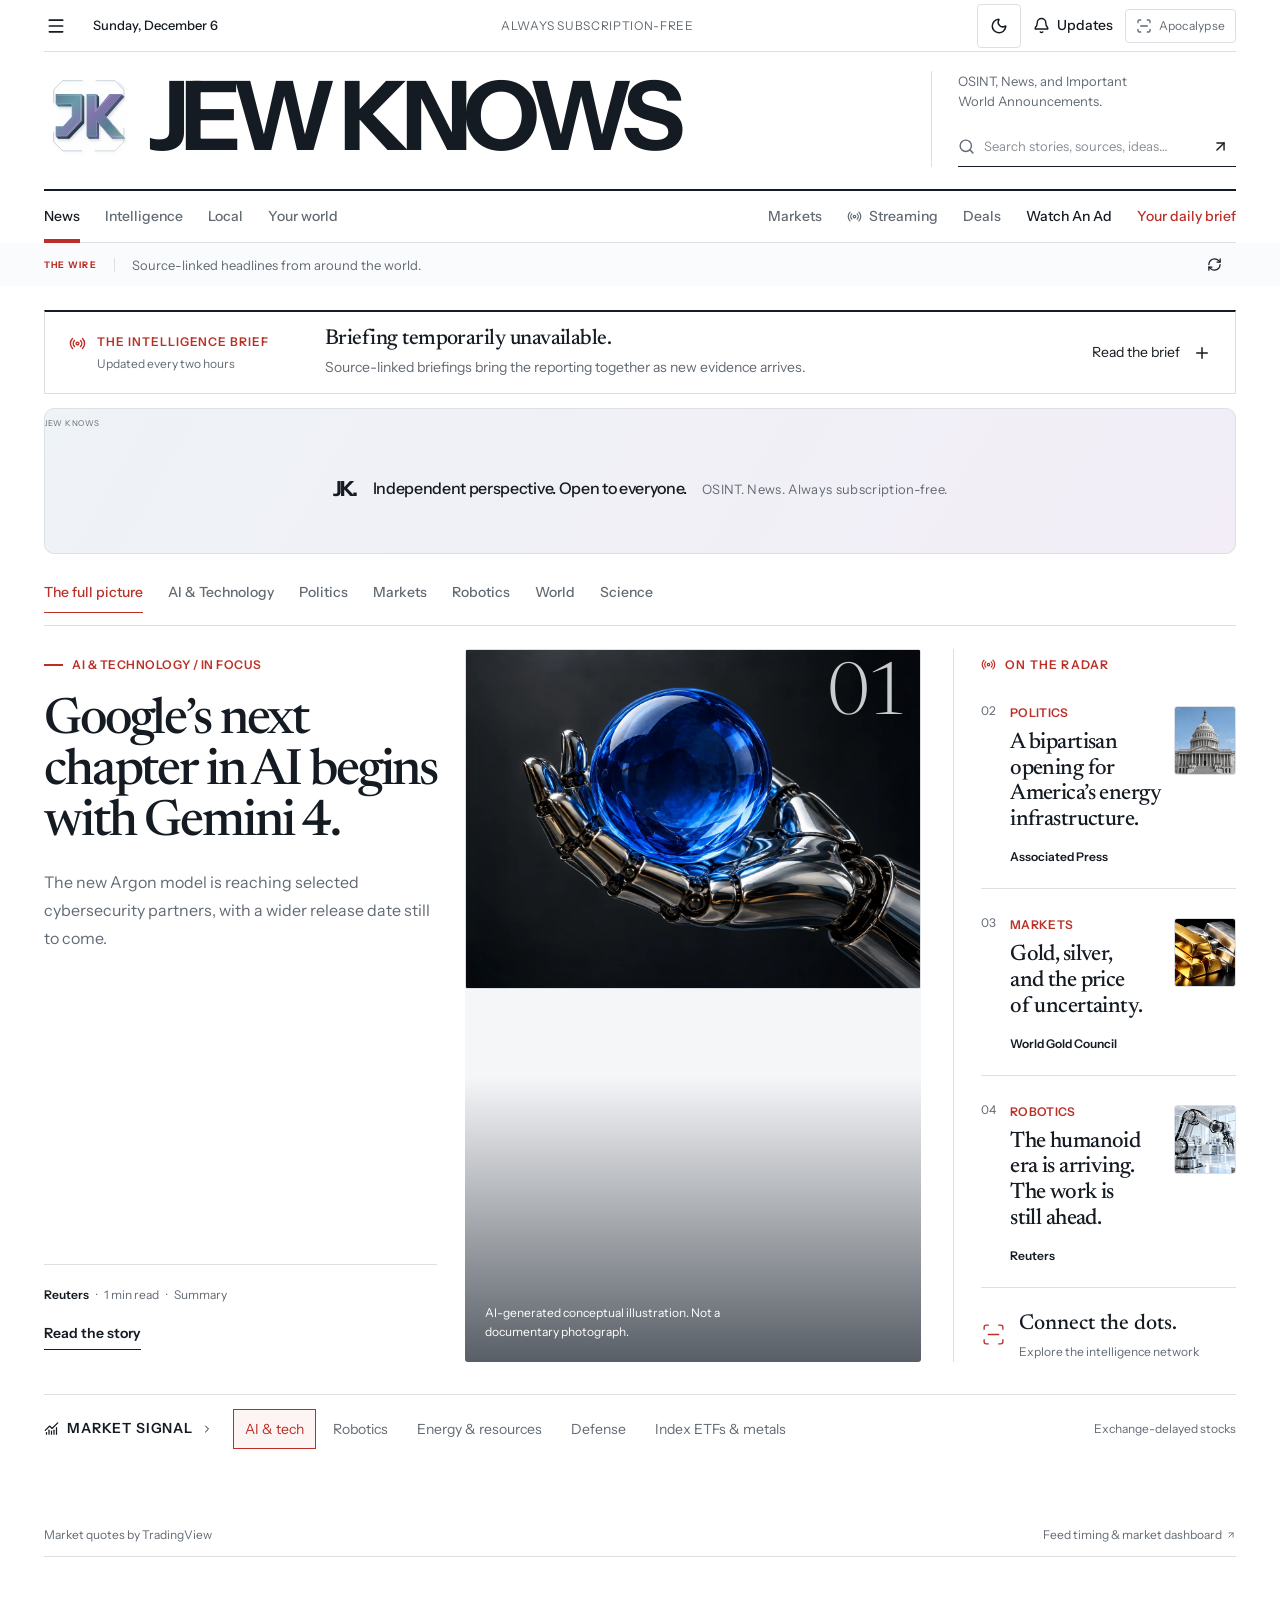
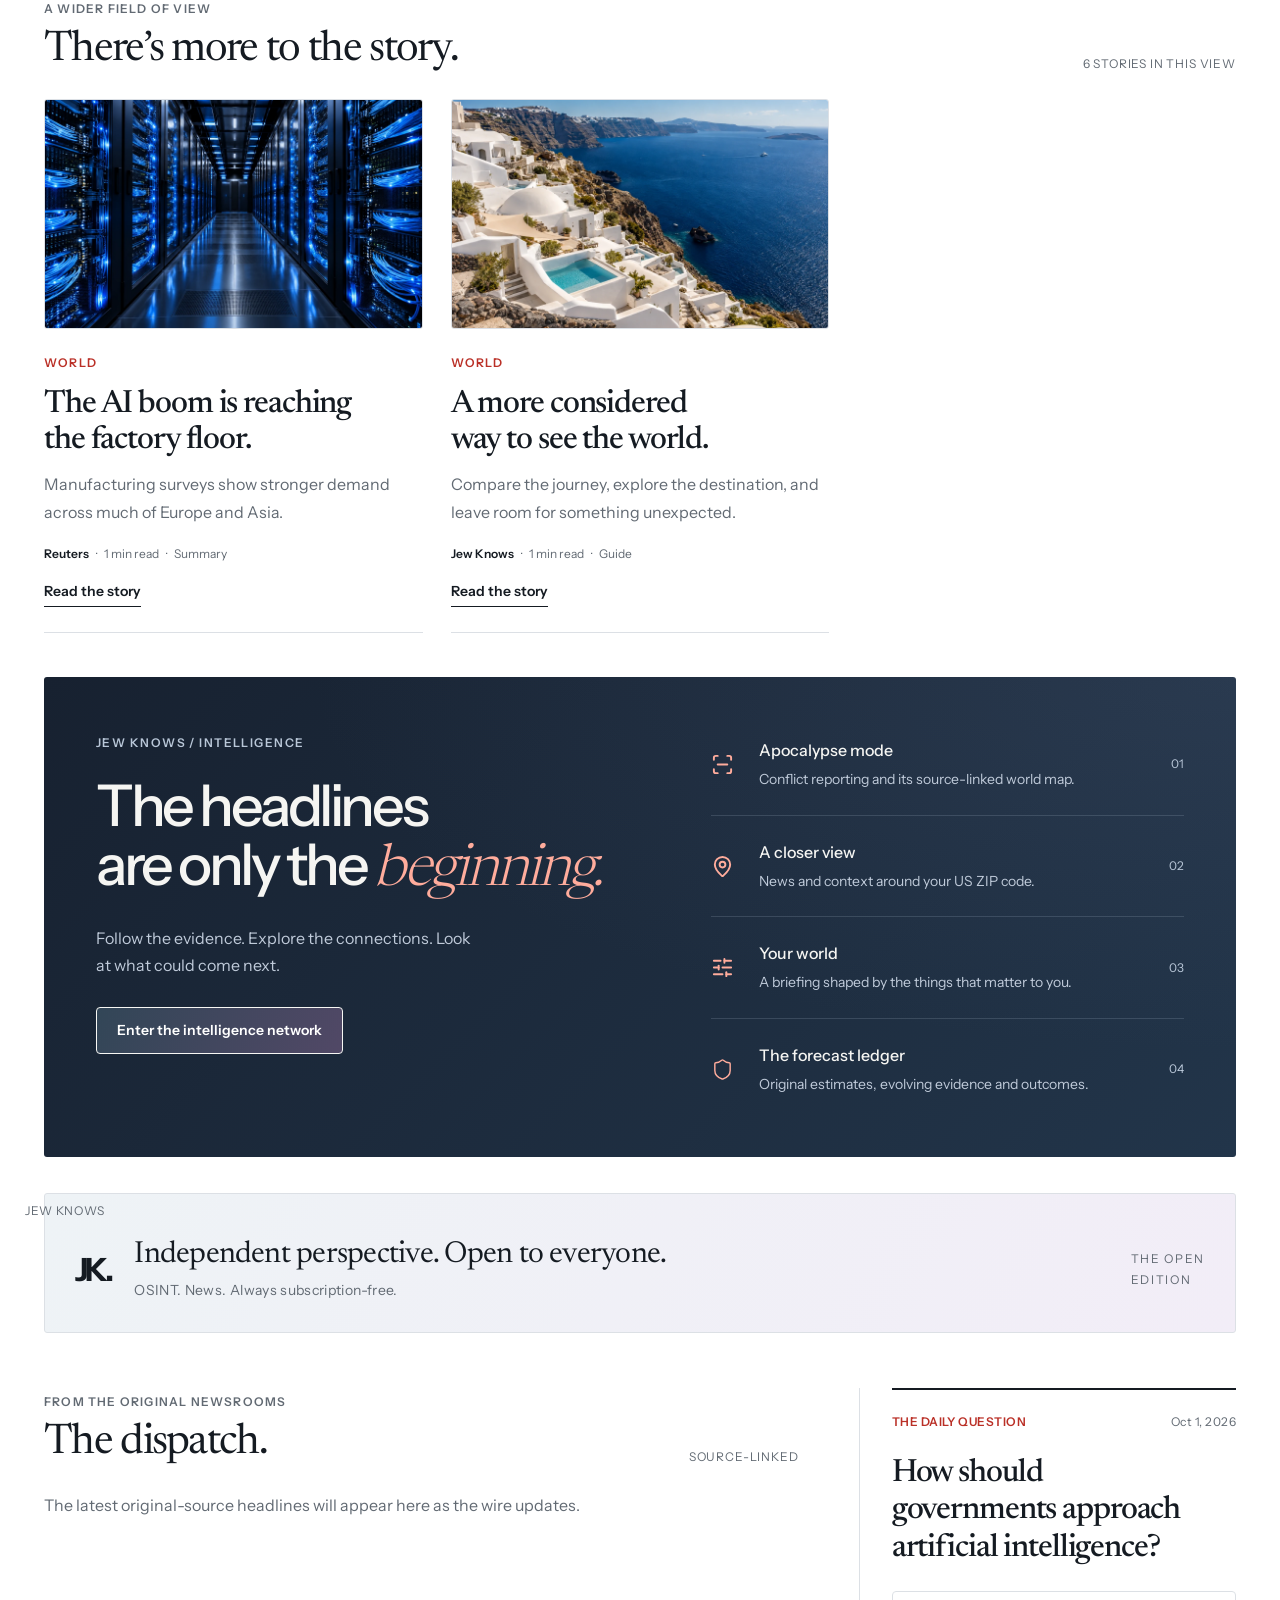
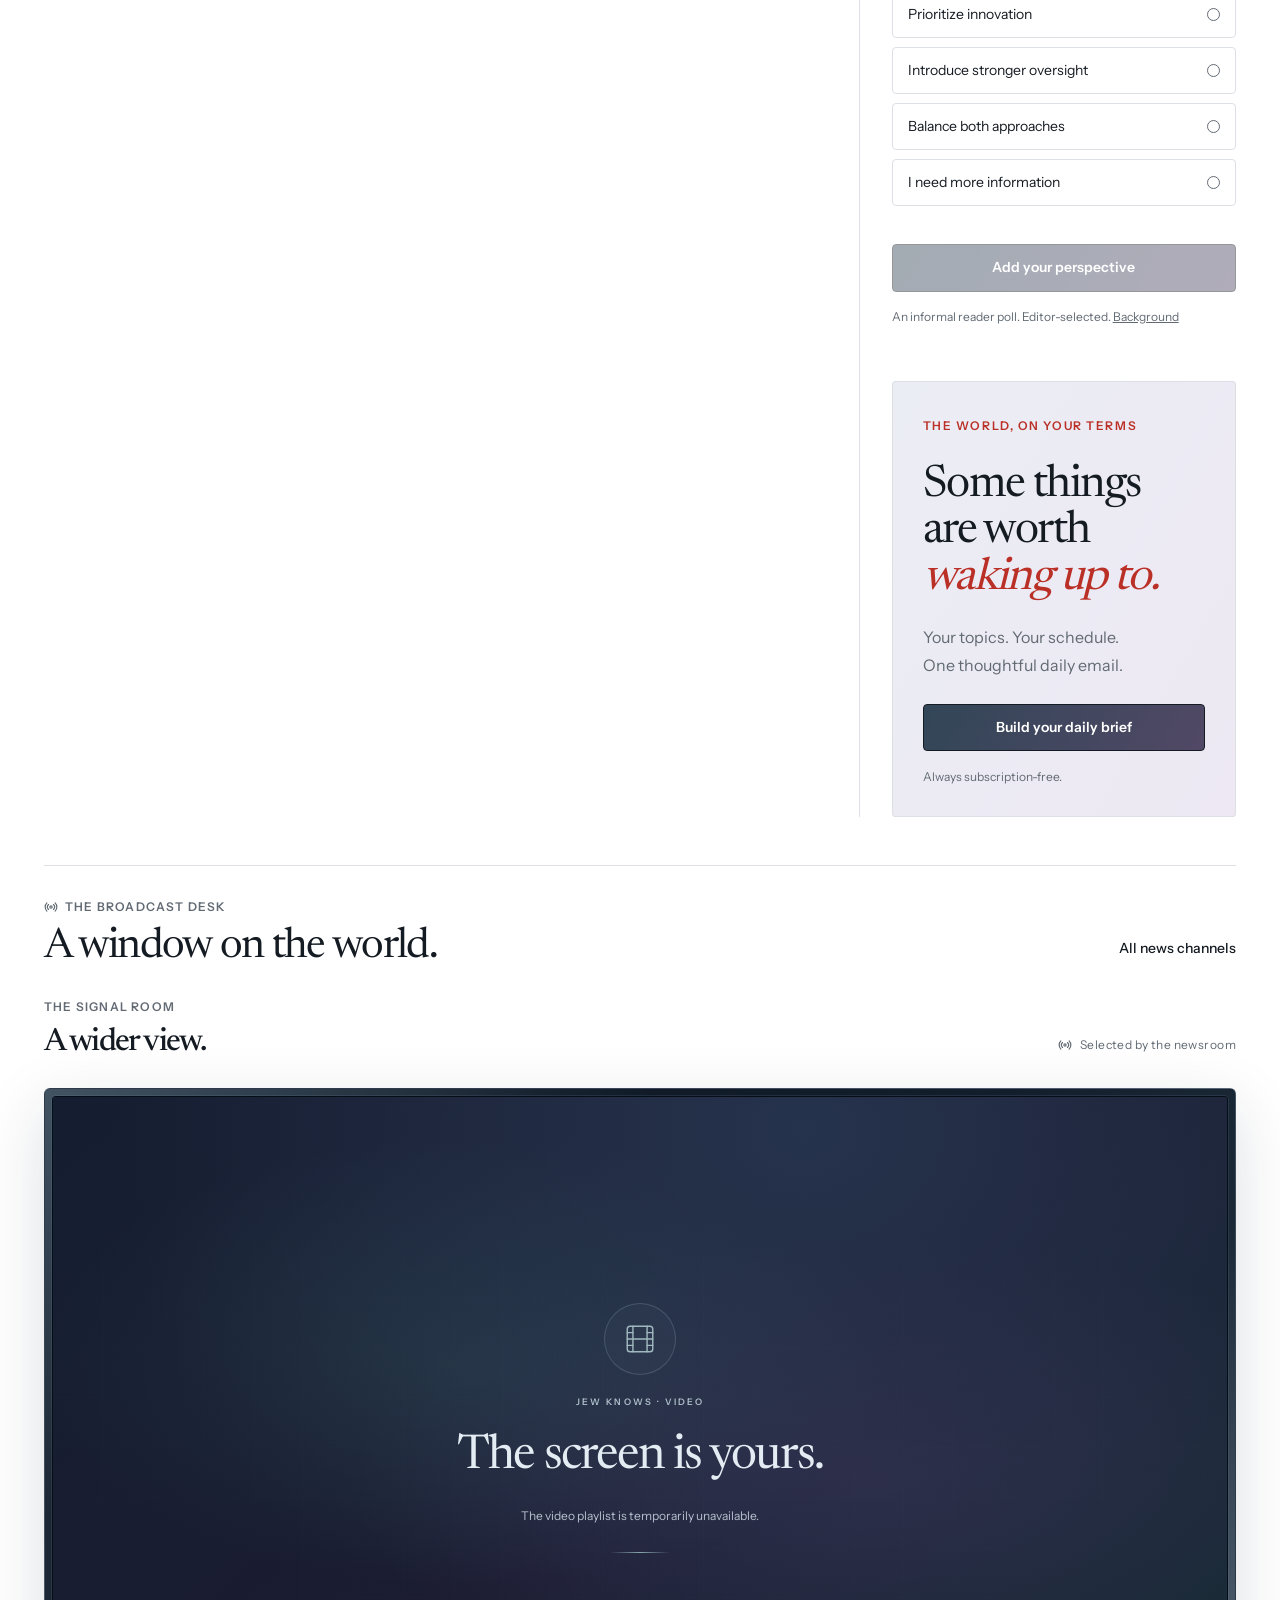
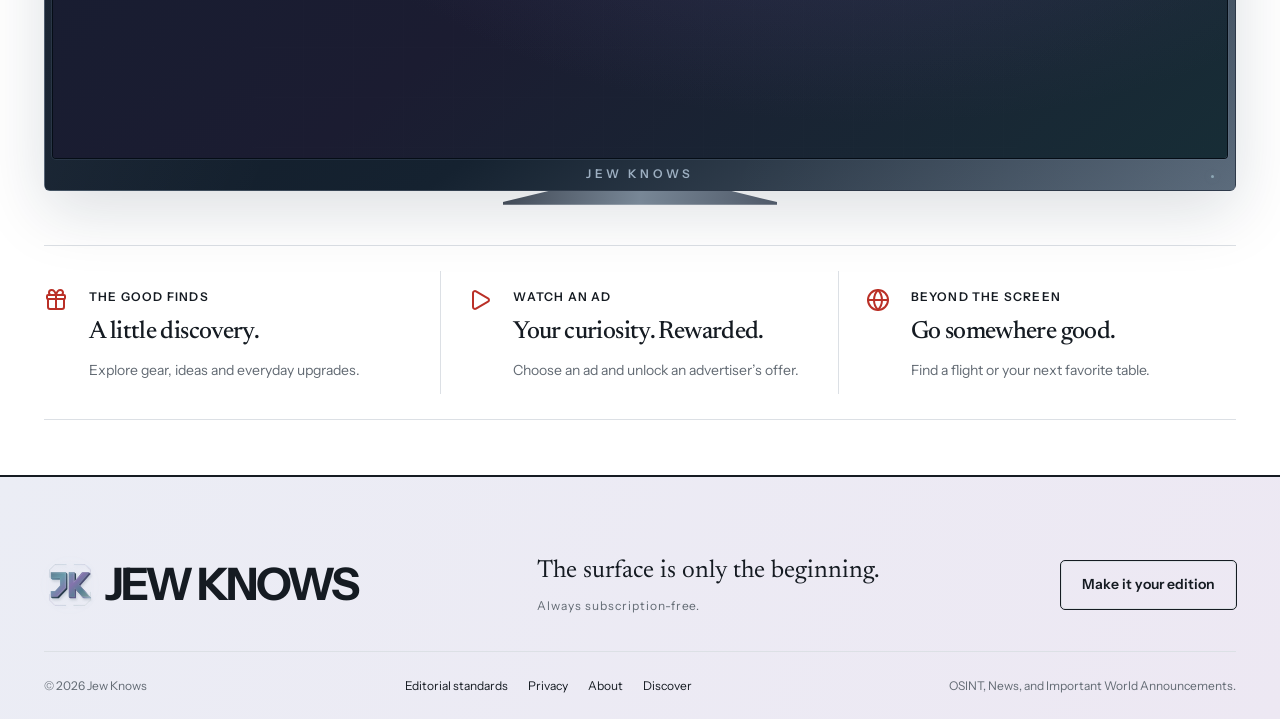
==== about/index.html @ 3670fac7 "Publish Jew Knows public reader" ====
<!doctype html>
<html lang="en" data-theme="light"><head><meta charset="UTF-8"/><meta name="viewport" content="width=device-width,initial-scale=1"/><title>Jew Knows — OSINT, News, and Important World Announcements.</title><meta name="description" content="Source-linked news, intelligence, streaming, and your personal daily brief. Always subscription-free."/><link rel="icon" href="/favicon.svg"/>  <script type="module" crossorigin src="/assets/index-vzU0tD-V.js"></script>
  <link rel="stylesheet" crossorigin href="/assets/index-RHDTqQqA.css">
</head><body><div id="root"></div></body></html>
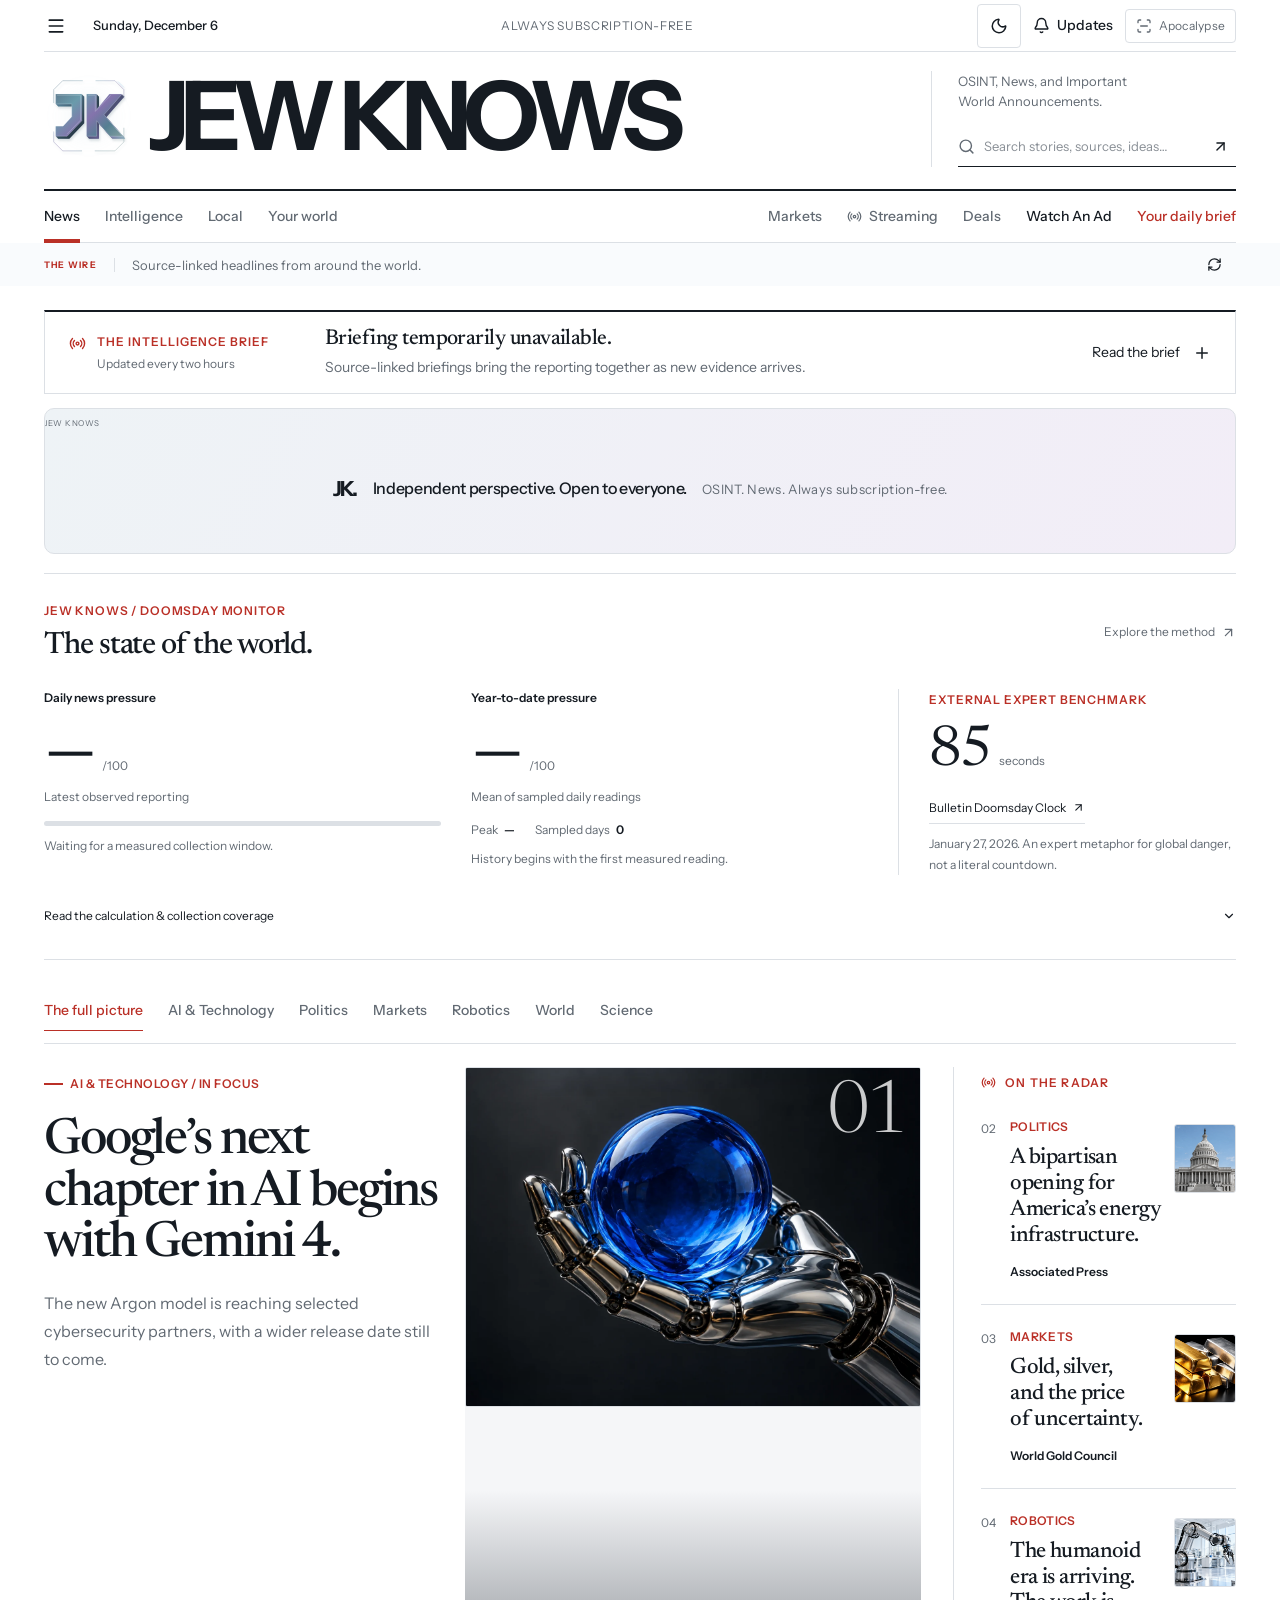
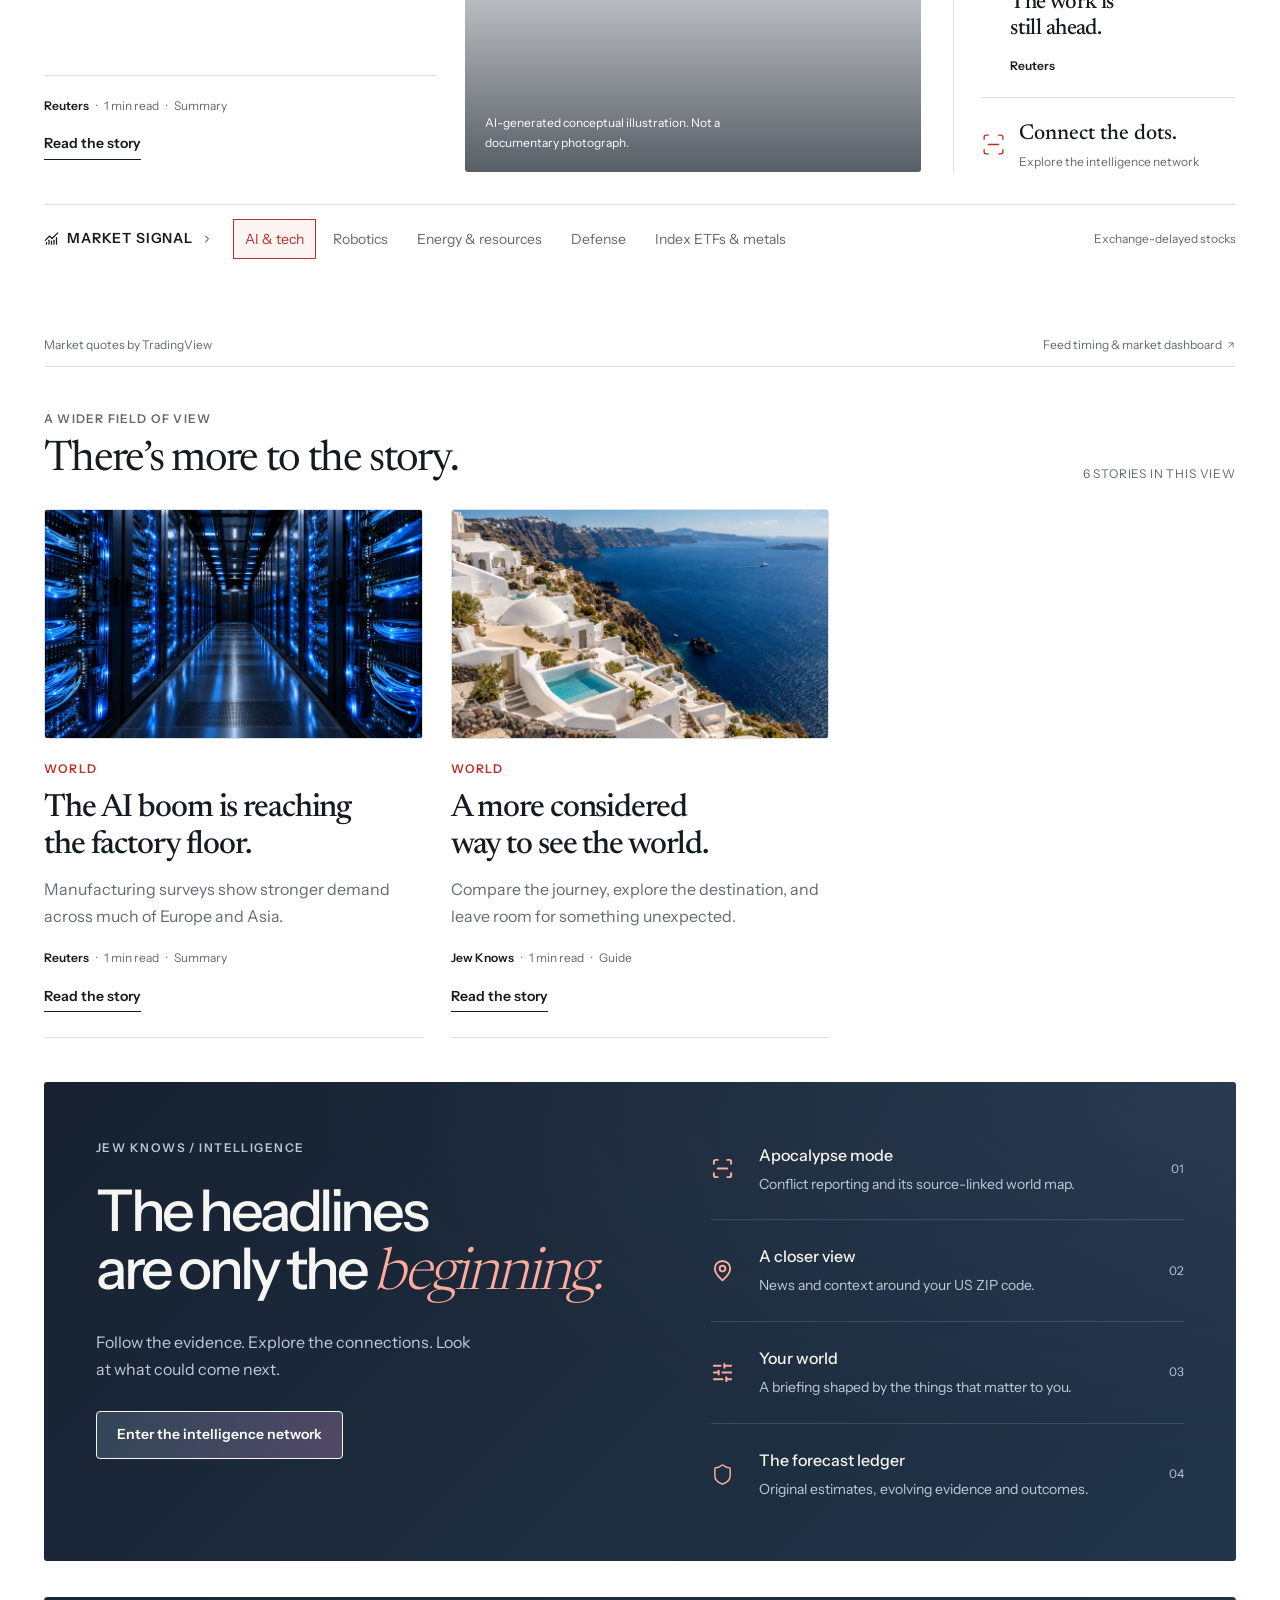
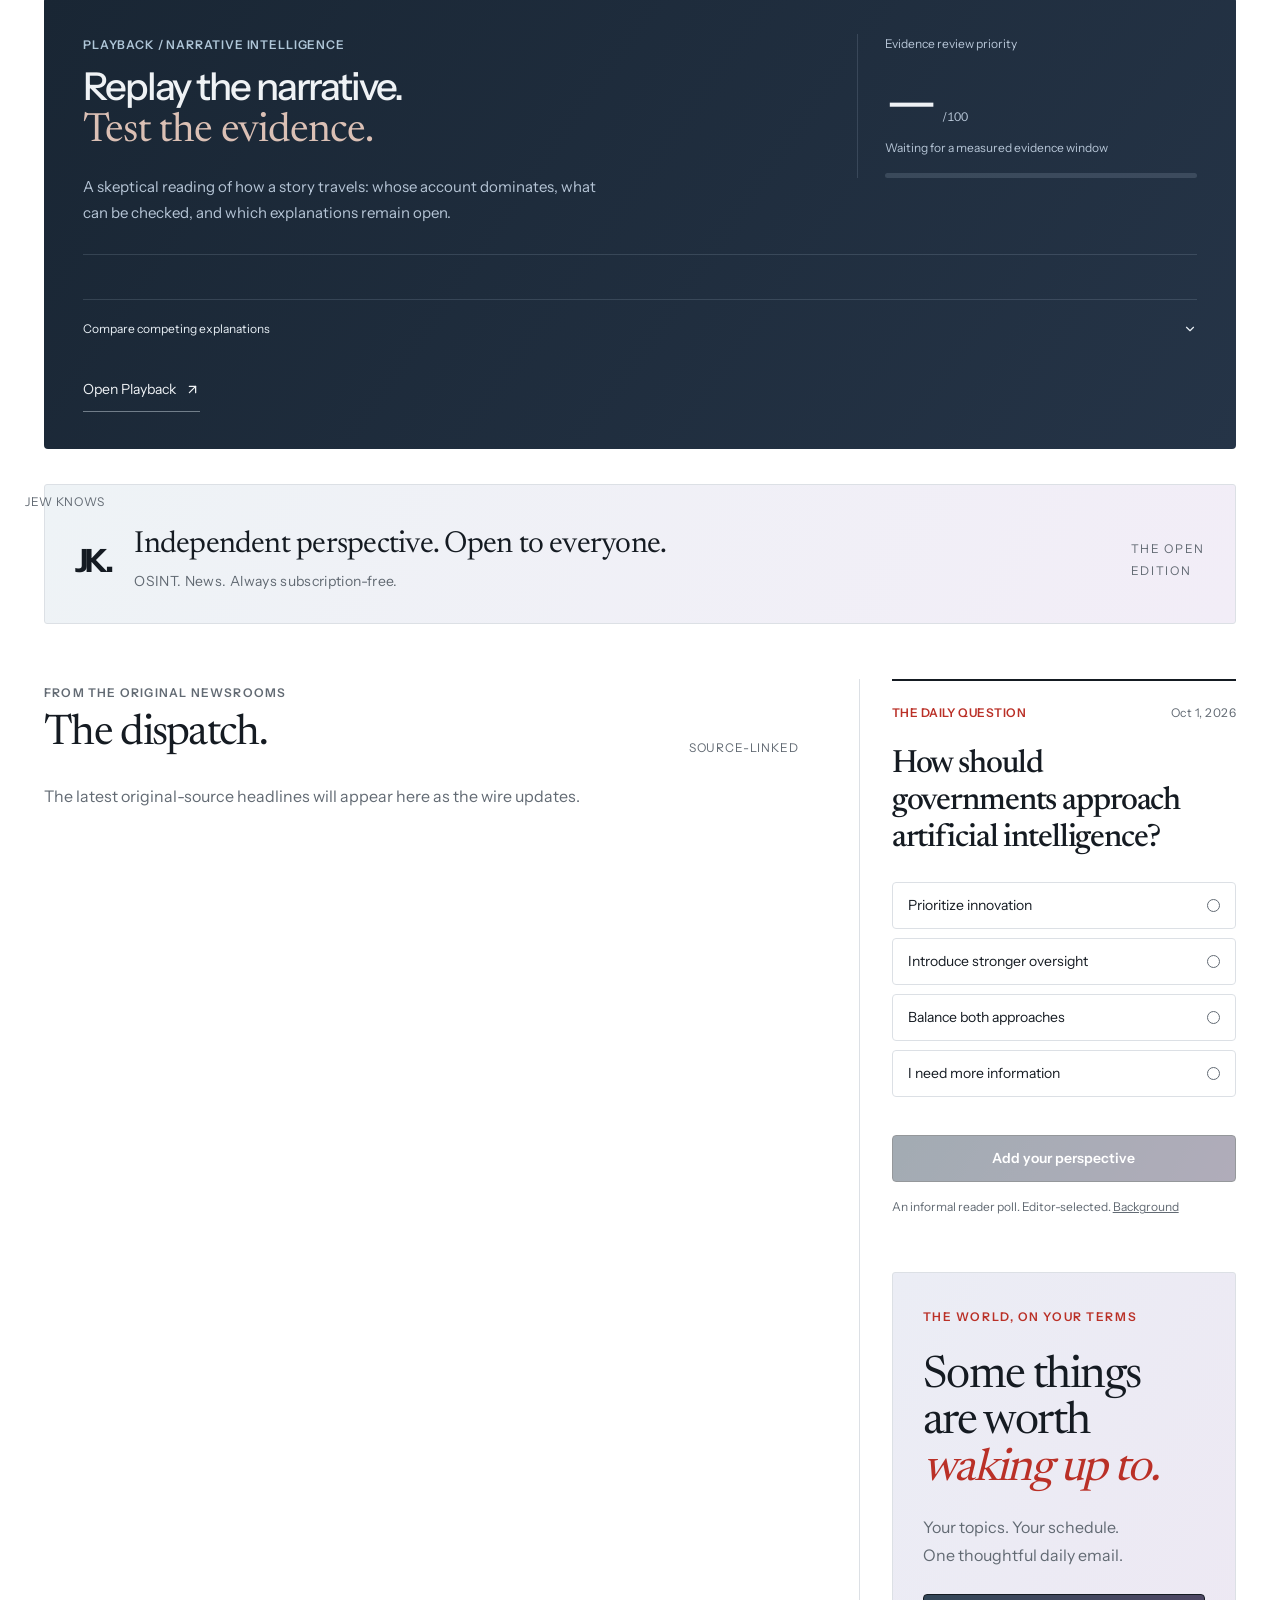
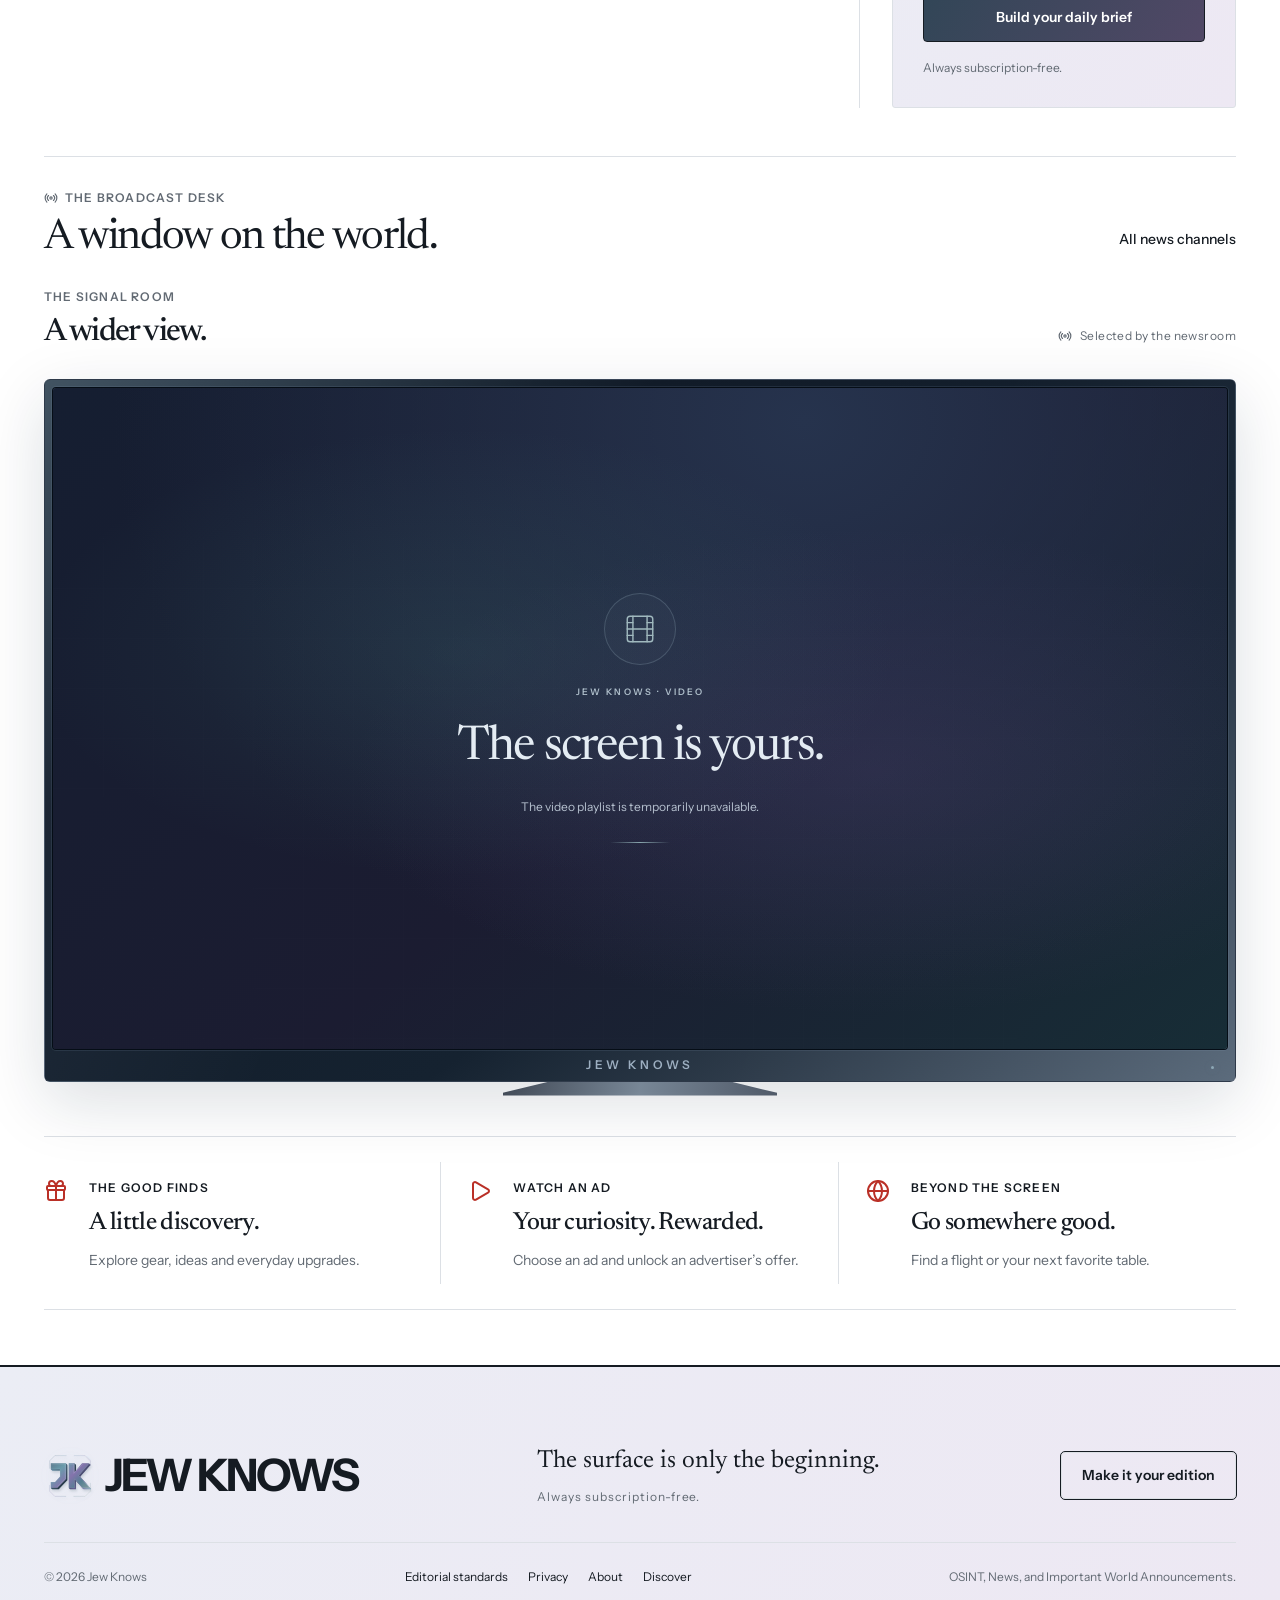
==== commit 4d31028b: "Publish Jew Knows public reader" ====
--- a/about/index.html
+++ b/about/index.html
@@ -1,4 +1,4 @@
 <!doctype html>
-<html lang="en" data-theme="light"><head><meta charset="UTF-8"/><meta name="viewport" content="width=device-width,initial-scale=1"/><title>Jew Knows — OSINT, News, and Important World Announcements.</title><meta name="description" content="Source-linked news, intelligence, streaming, and your personal daily brief. Always subscription-free."/><link rel="icon" href="/favicon.svg"/>  <script type="module" crossorigin src="/assets/index-vzU0tD-V.js"></script>
-  <link rel="stylesheet" crossorigin href="/assets/index-RHDTqQqA.css">
+<html lang="en" data-theme="light"><head><meta charset="UTF-8"/><meta name="viewport" content="width=device-width,initial-scale=1"/><title>Jew Knows — OSINT, News, and Important World Announcements.</title><meta name="description" content="Source-linked news, intelligence, streaming, and your personal daily brief. Always subscription-free."/><link rel="icon" href="/favicon.svg"/>  <script type="module" crossorigin src="/assets/index-BY7lym6n.js"></script>
+  <link rel="stylesheet" crossorigin href="/assets/index-CzXkkOPX.css">
 </head><body><div id="root"></div></body></html>
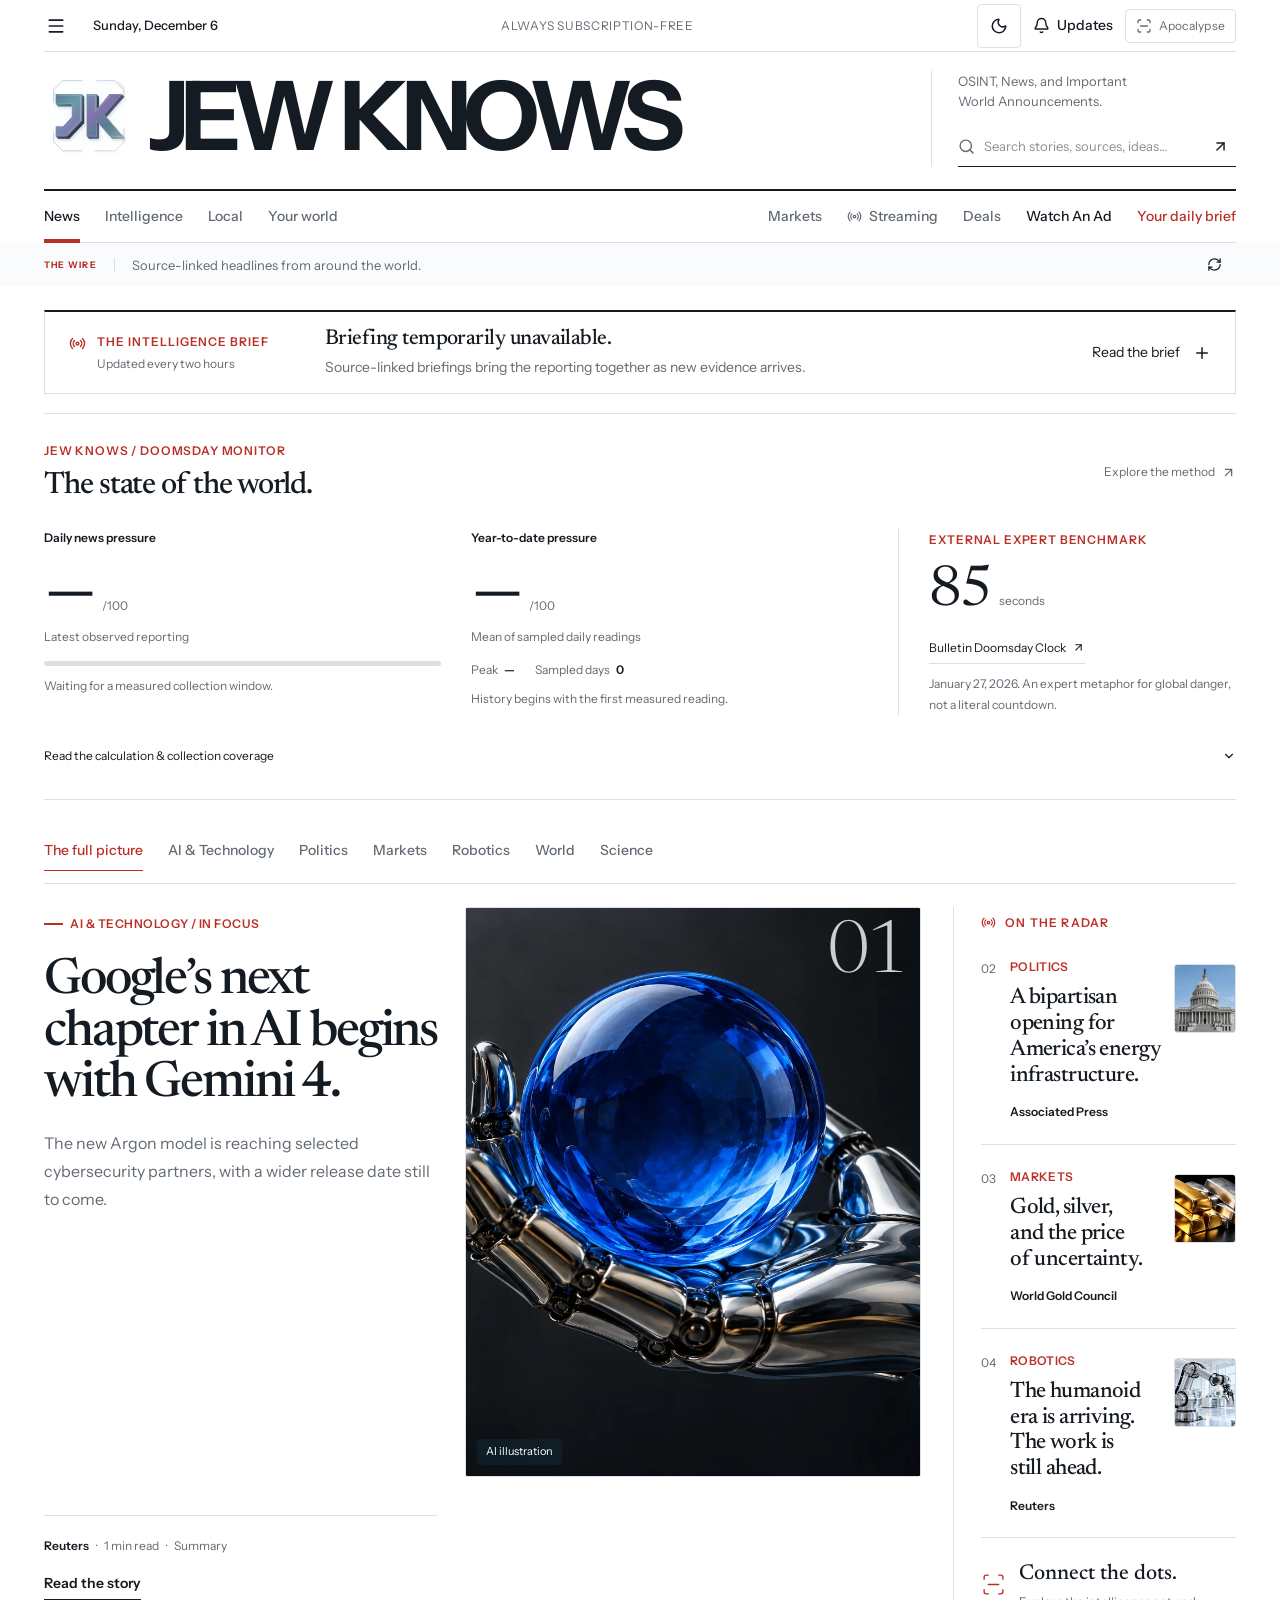
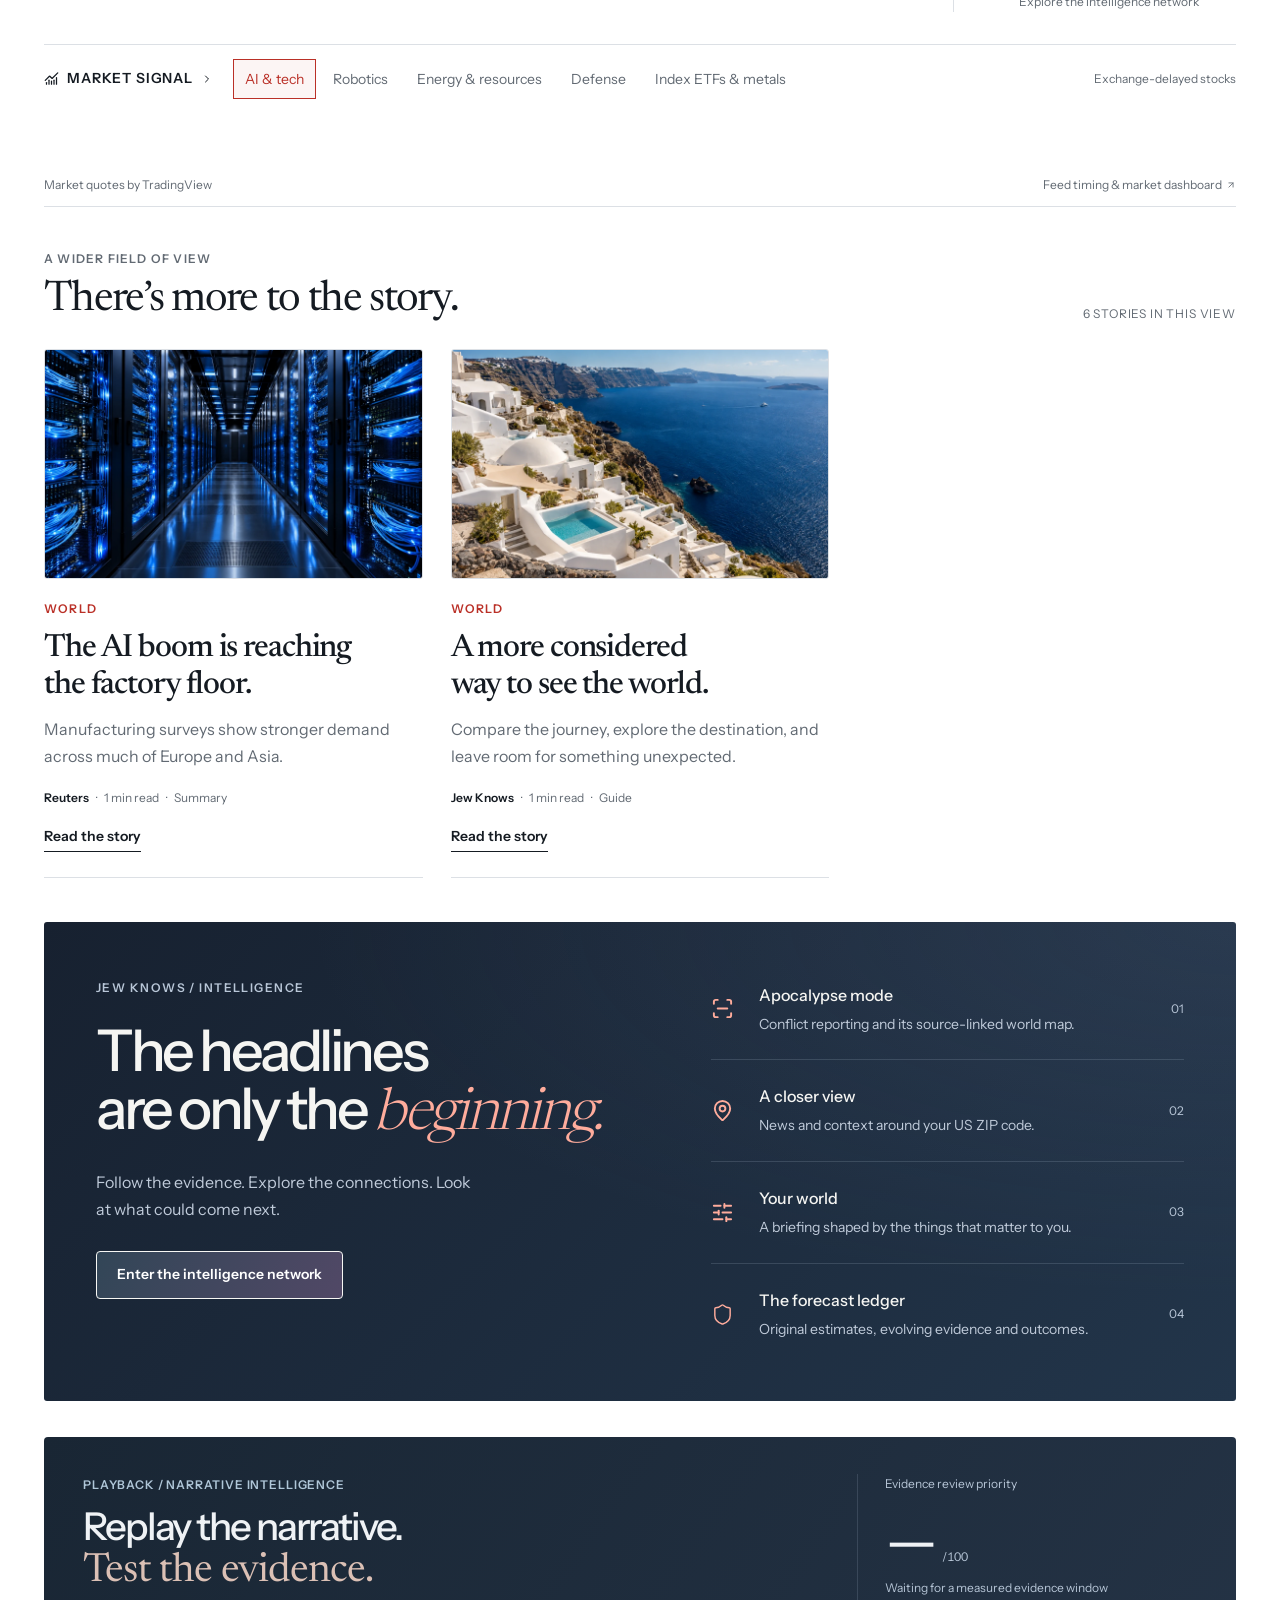
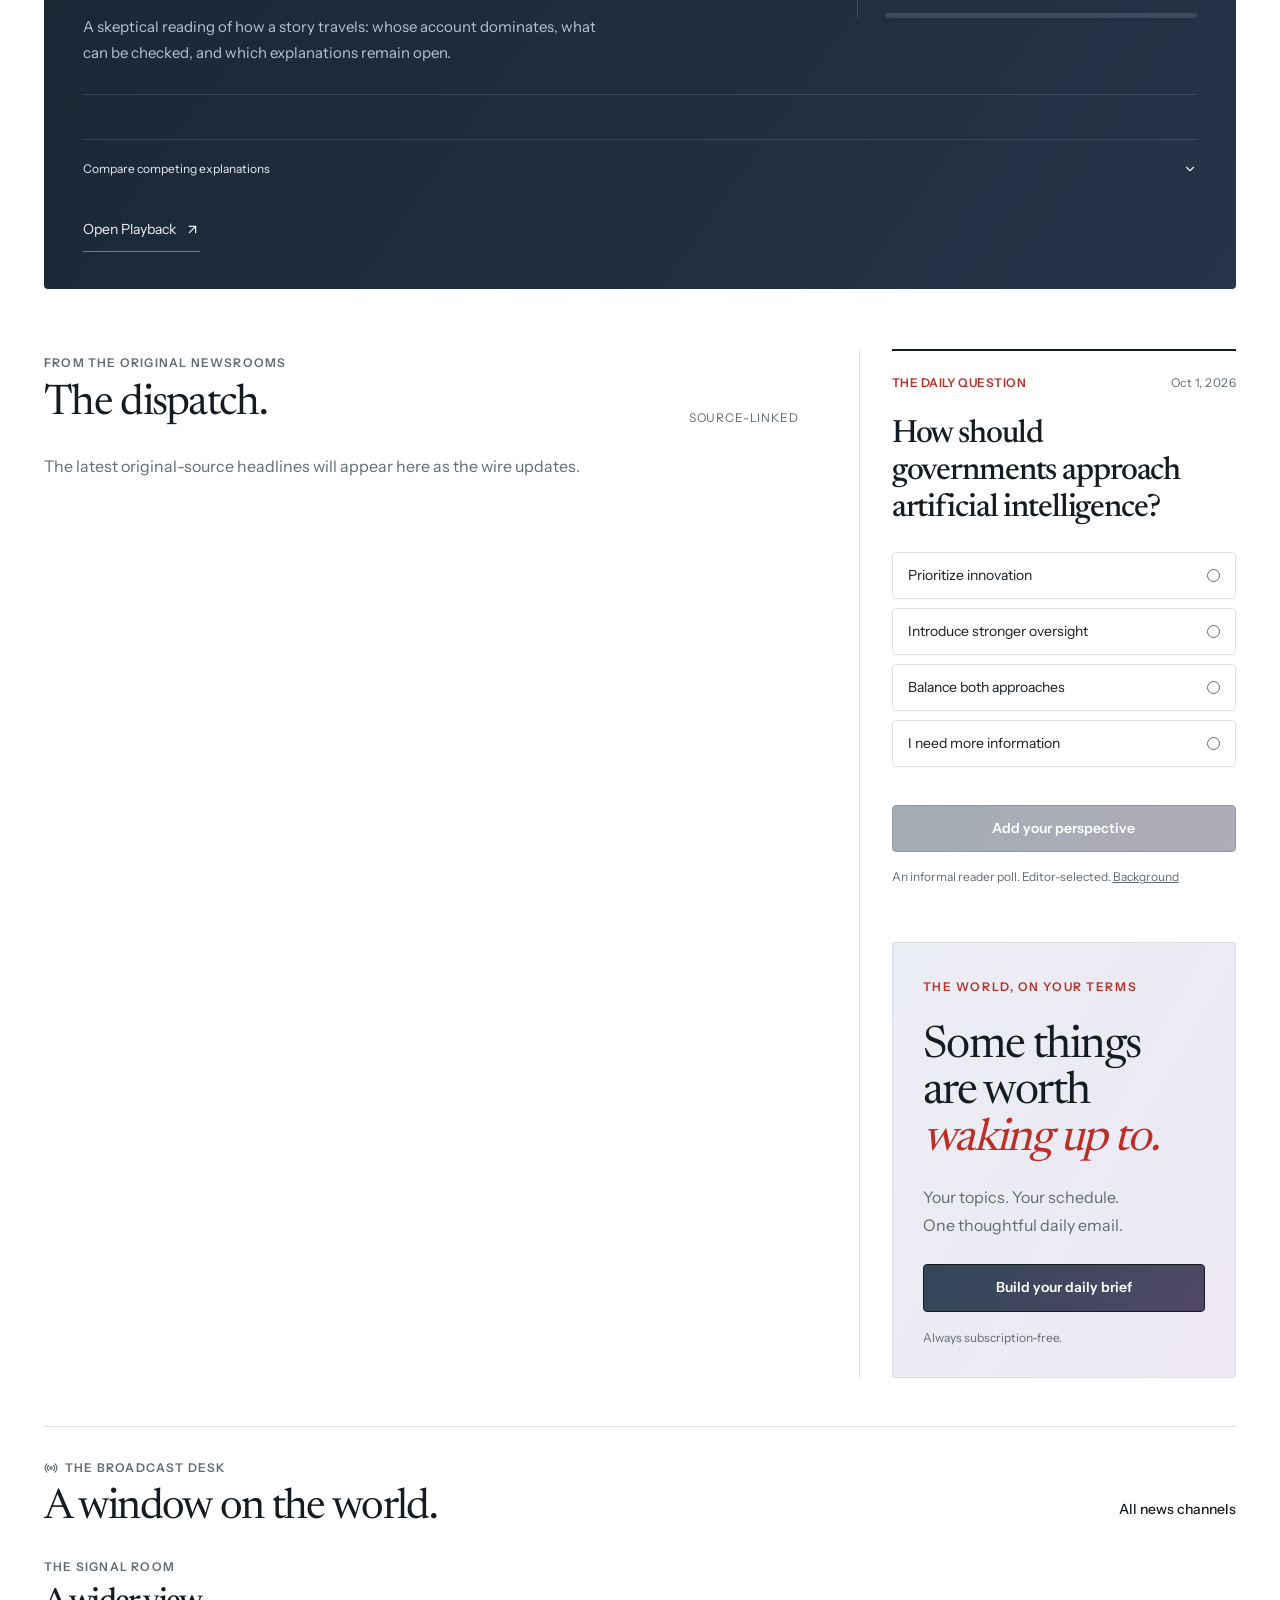
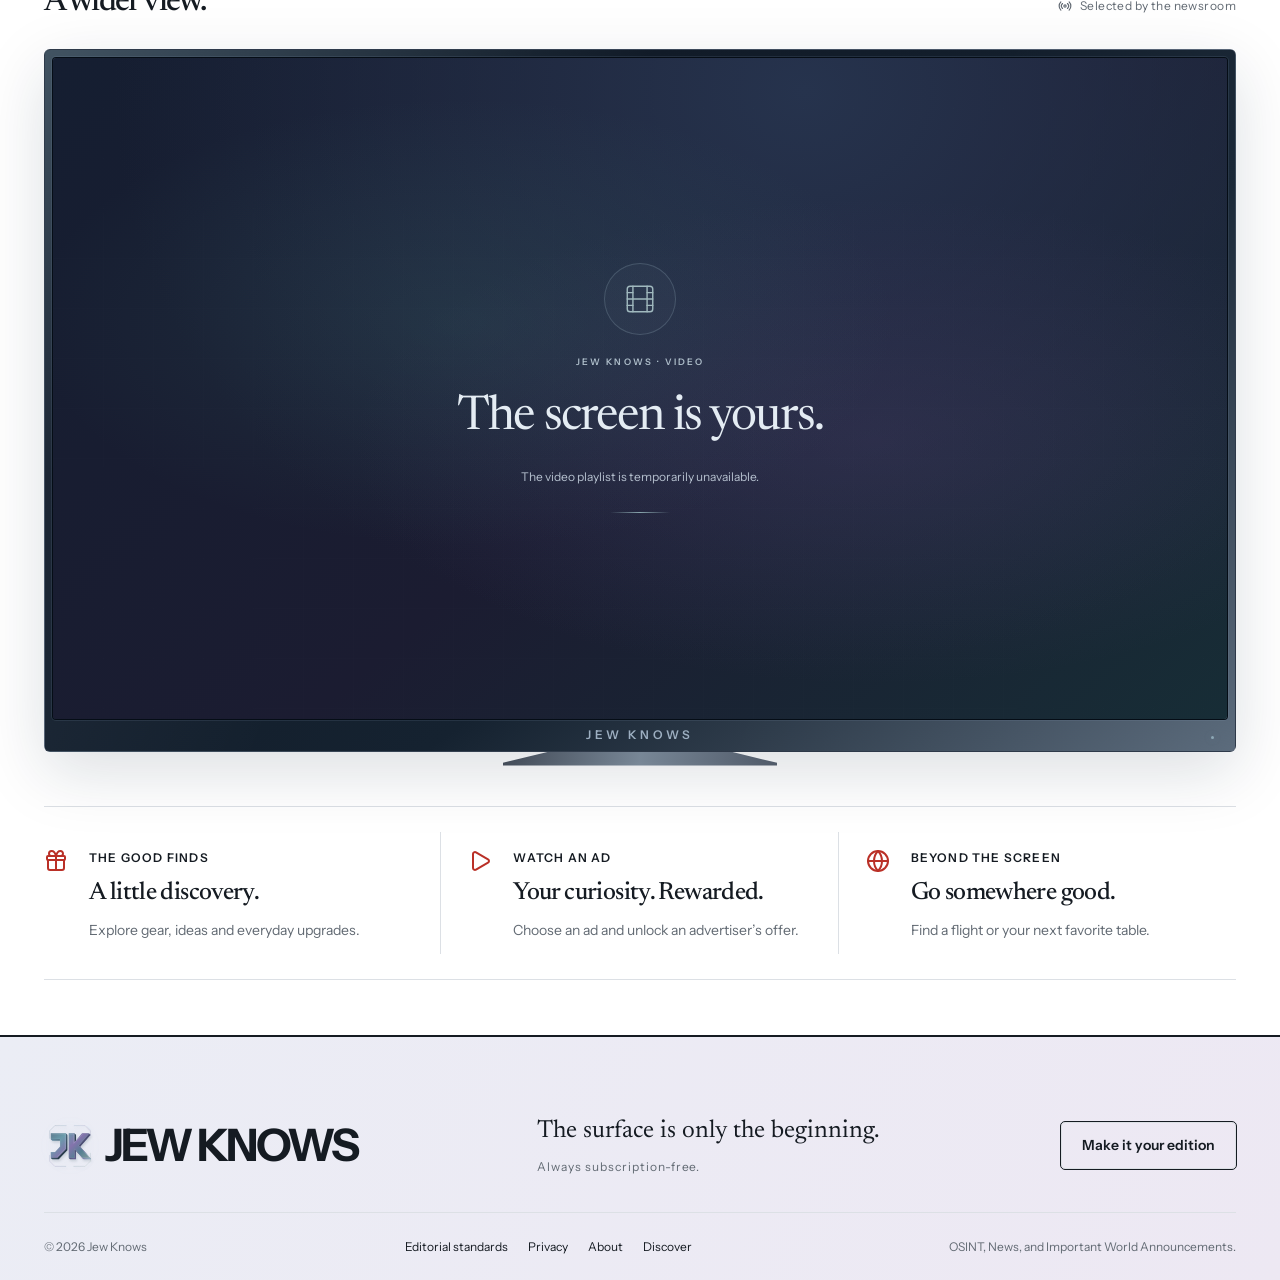
==== commit 10ceb225: "Publish Jew Knows public reader" ====
--- a/about/index.html
+++ b/about/index.html
@@ -1,4 +1,4 @@
 <!doctype html>
-<html lang="en" data-theme="light"><head><meta charset="UTF-8"/><meta name="viewport" content="width=device-width,initial-scale=1"/><title>Jew Knows — OSINT, News, and Important World Announcements.</title><meta name="description" content="Source-linked news, intelligence, streaming, and your personal daily brief. Always subscription-free."/><link rel="icon" href="/favicon.svg"/>  <script type="module" crossorigin src="/assets/index-BY7lym6n.js"></script>
-  <link rel="stylesheet" crossorigin href="/assets/index-CzXkkOPX.css">
+<html lang="en" data-theme="light"><head><meta charset="UTF-8"/><meta name="viewport" content="width=device-width,initial-scale=1"/><title>Jew Knows — OSINT, News, and Important World Announcements.</title><meta name="description" content="Source-linked news, intelligence, streaming, and your personal daily brief. Always subscription-free."/><link rel="icon" href="/favicon.svg"/>  <script type="module" crossorigin src="/assets/index-Cw6RdRWH.js"></script>
+  <link rel="stylesheet" crossorigin href="/assets/index-BEMKJ-st.css">
 </head><body><div id="root"></div></body></html>
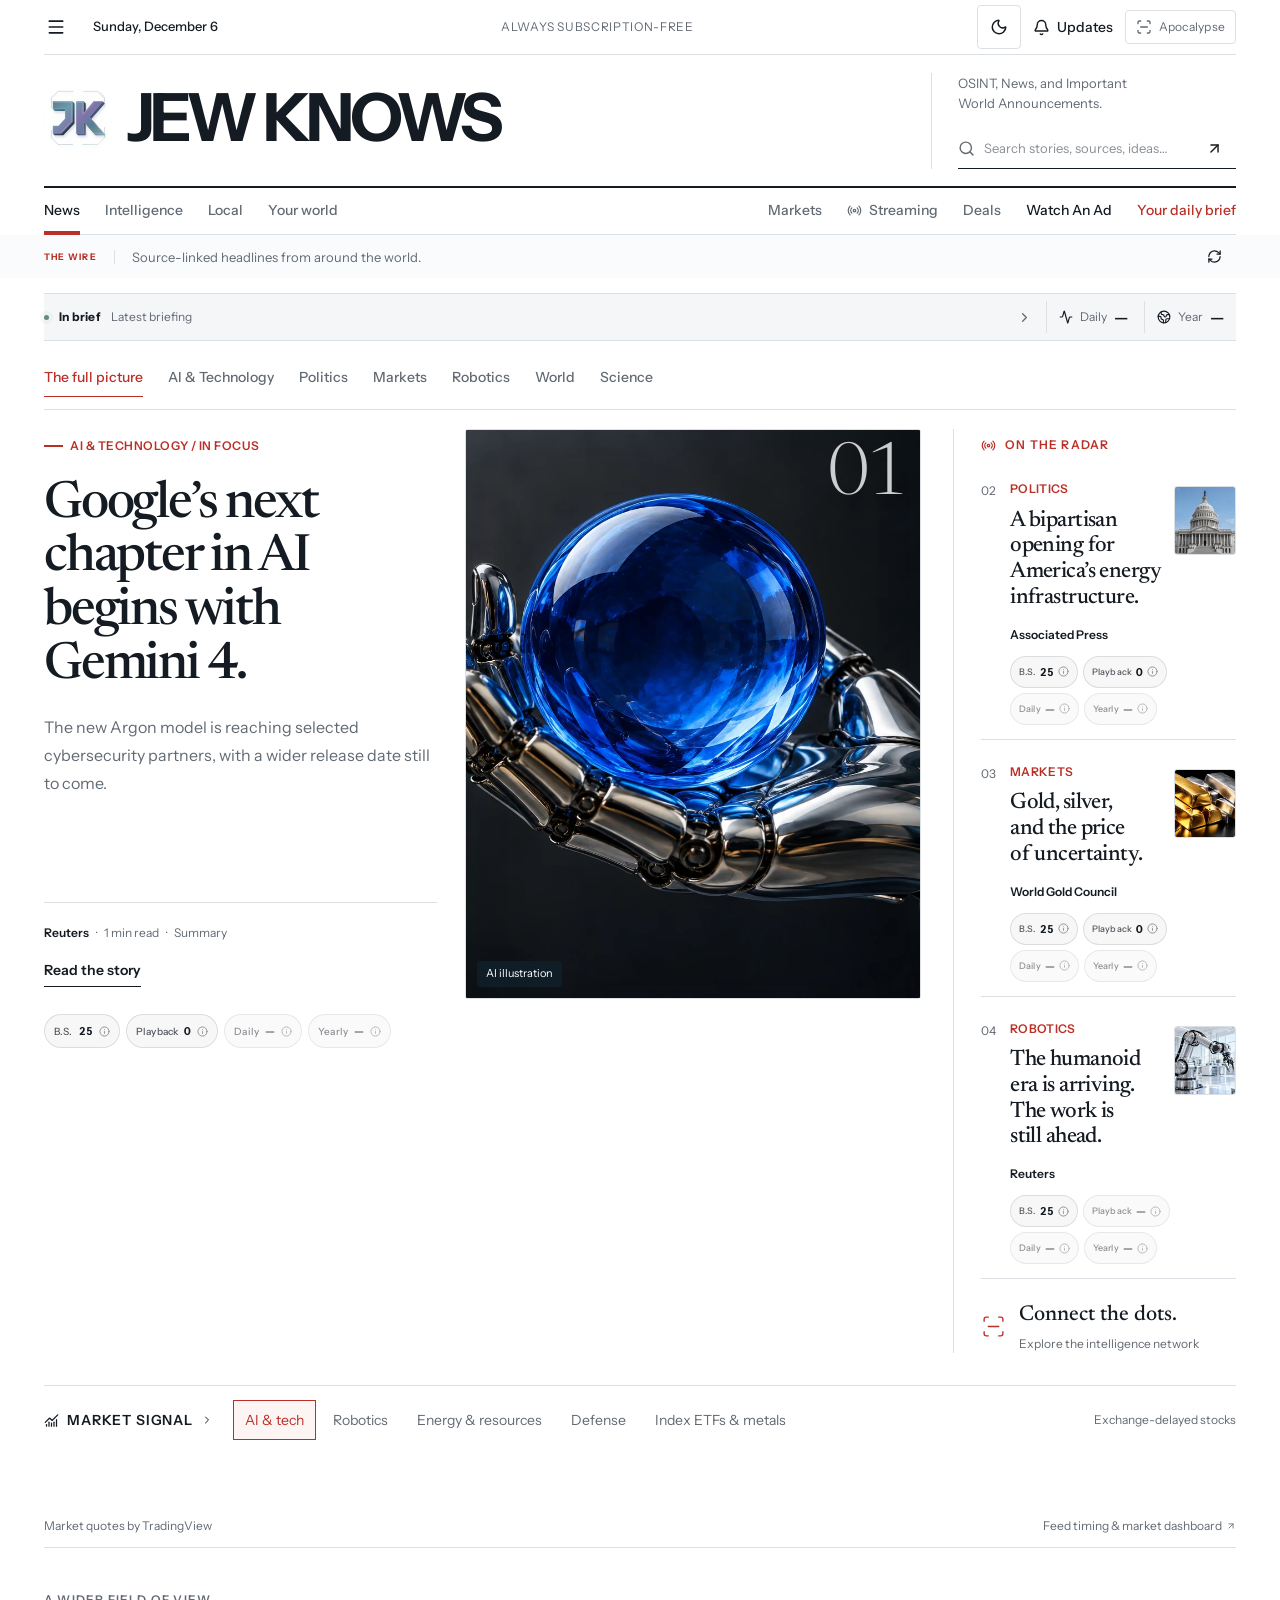
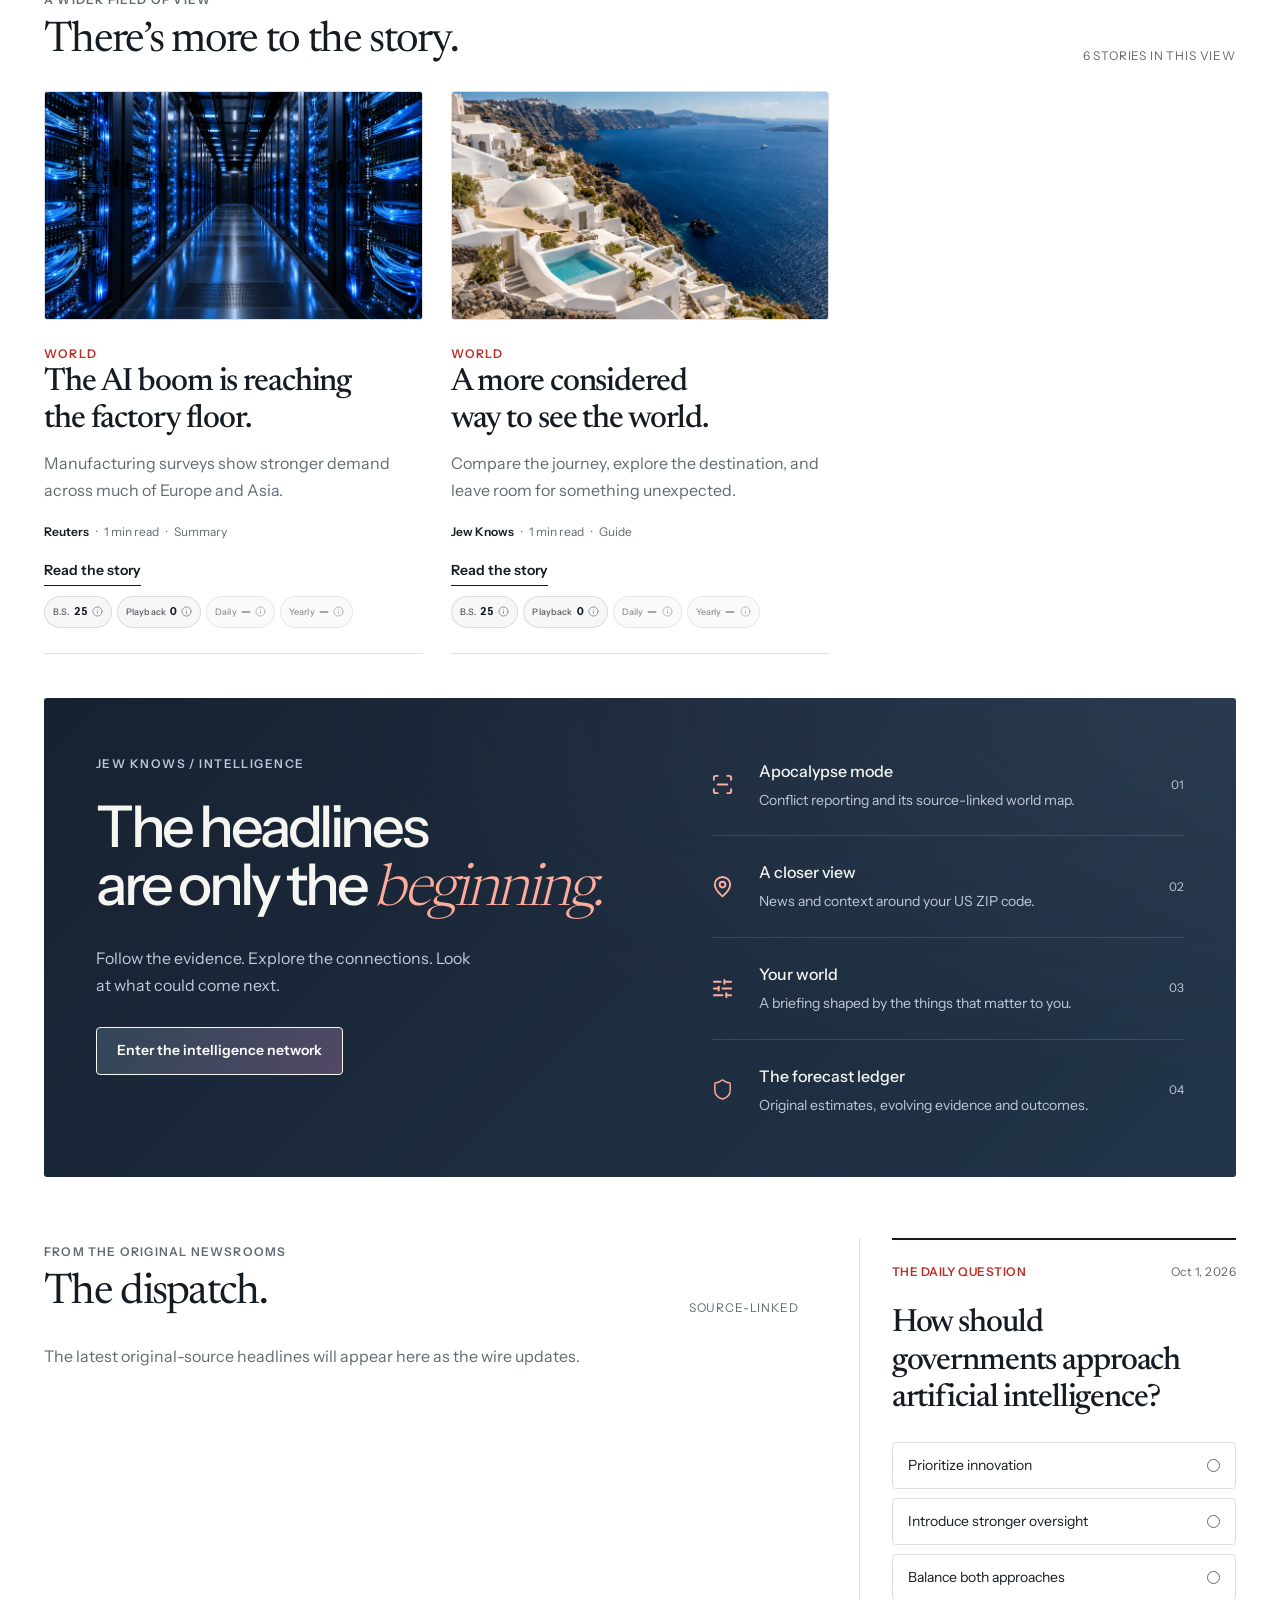
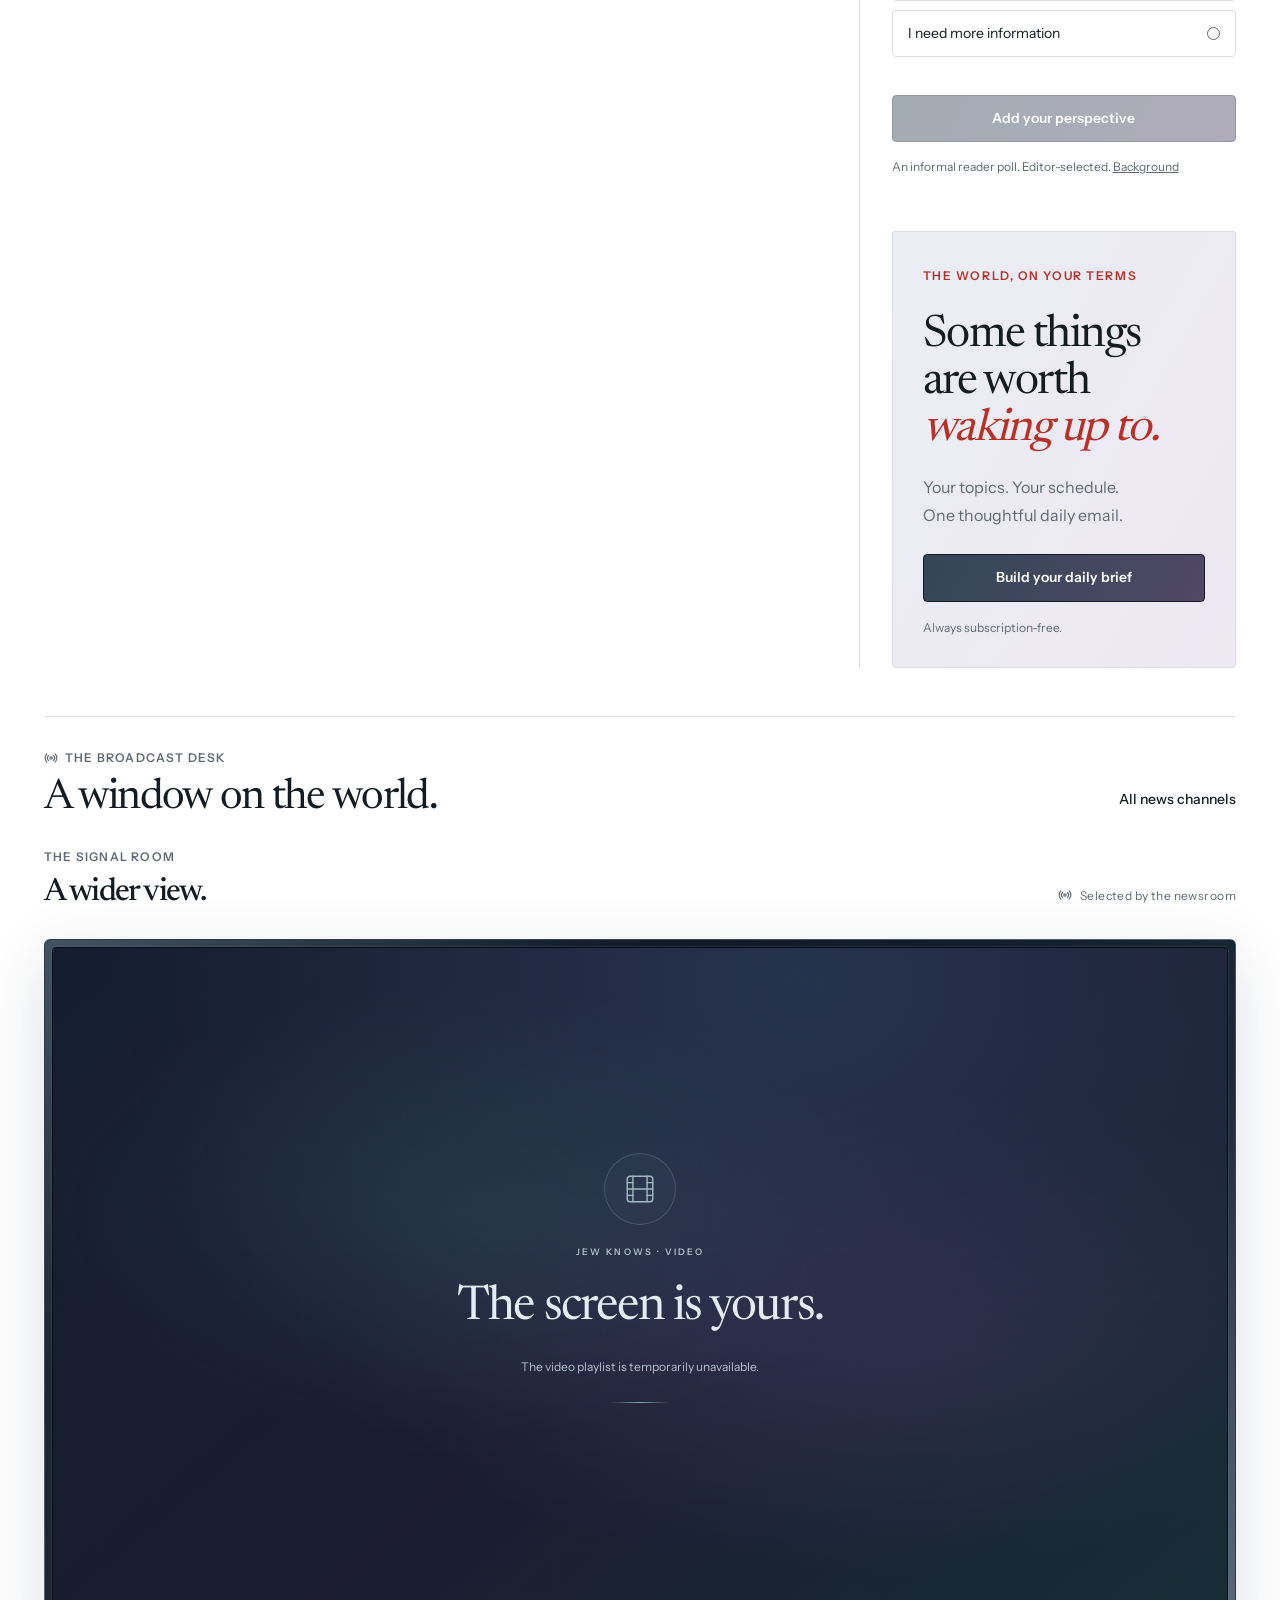
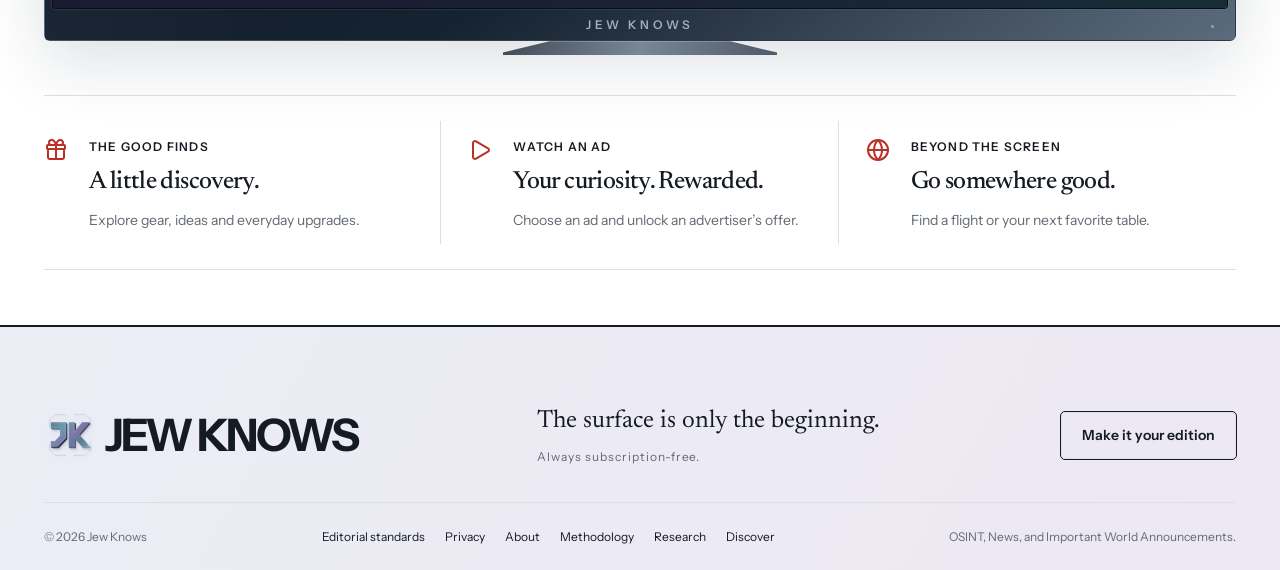
==== commit 72e66886: "Publish Jew Knows public reader" ====
--- a/about/index.html
+++ b/about/index.html
@@ -1,4 +1,4 @@
 <!doctype html>
-<html lang="en" data-theme="light"><head><meta charset="UTF-8"/><meta name="viewport" content="width=device-width,initial-scale=1"/><title>Jew Knows — OSINT, News, and Important World Announcements.</title><meta name="description" content="Source-linked news, intelligence, streaming, and your personal daily brief. Always subscription-free."/><link rel="icon" href="/favicon.svg"/>  <script type="module" crossorigin src="/assets/index-Cw6RdRWH.js"></script>
-  <link rel="stylesheet" crossorigin href="/assets/index-BEMKJ-st.css">
+<html lang="en" data-theme="light"><head><meta charset="UTF-8"/><meta name="viewport" content="width=device-width,initial-scale=1"/><title>Jew Knows — OSINT, News, and Important World Announcements.</title><meta name="description" content="Source-linked news, intelligence, streaming, and your personal daily brief. Always subscription-free."/><link rel="icon" href="/favicon.svg"/>  <script type="module" crossorigin src="/assets/index-COhfaQhy.js"></script>
+  <link rel="stylesheet" crossorigin href="/assets/index-B_jQ_o34.css">
 </head><body><div id="root"></div></body></html>
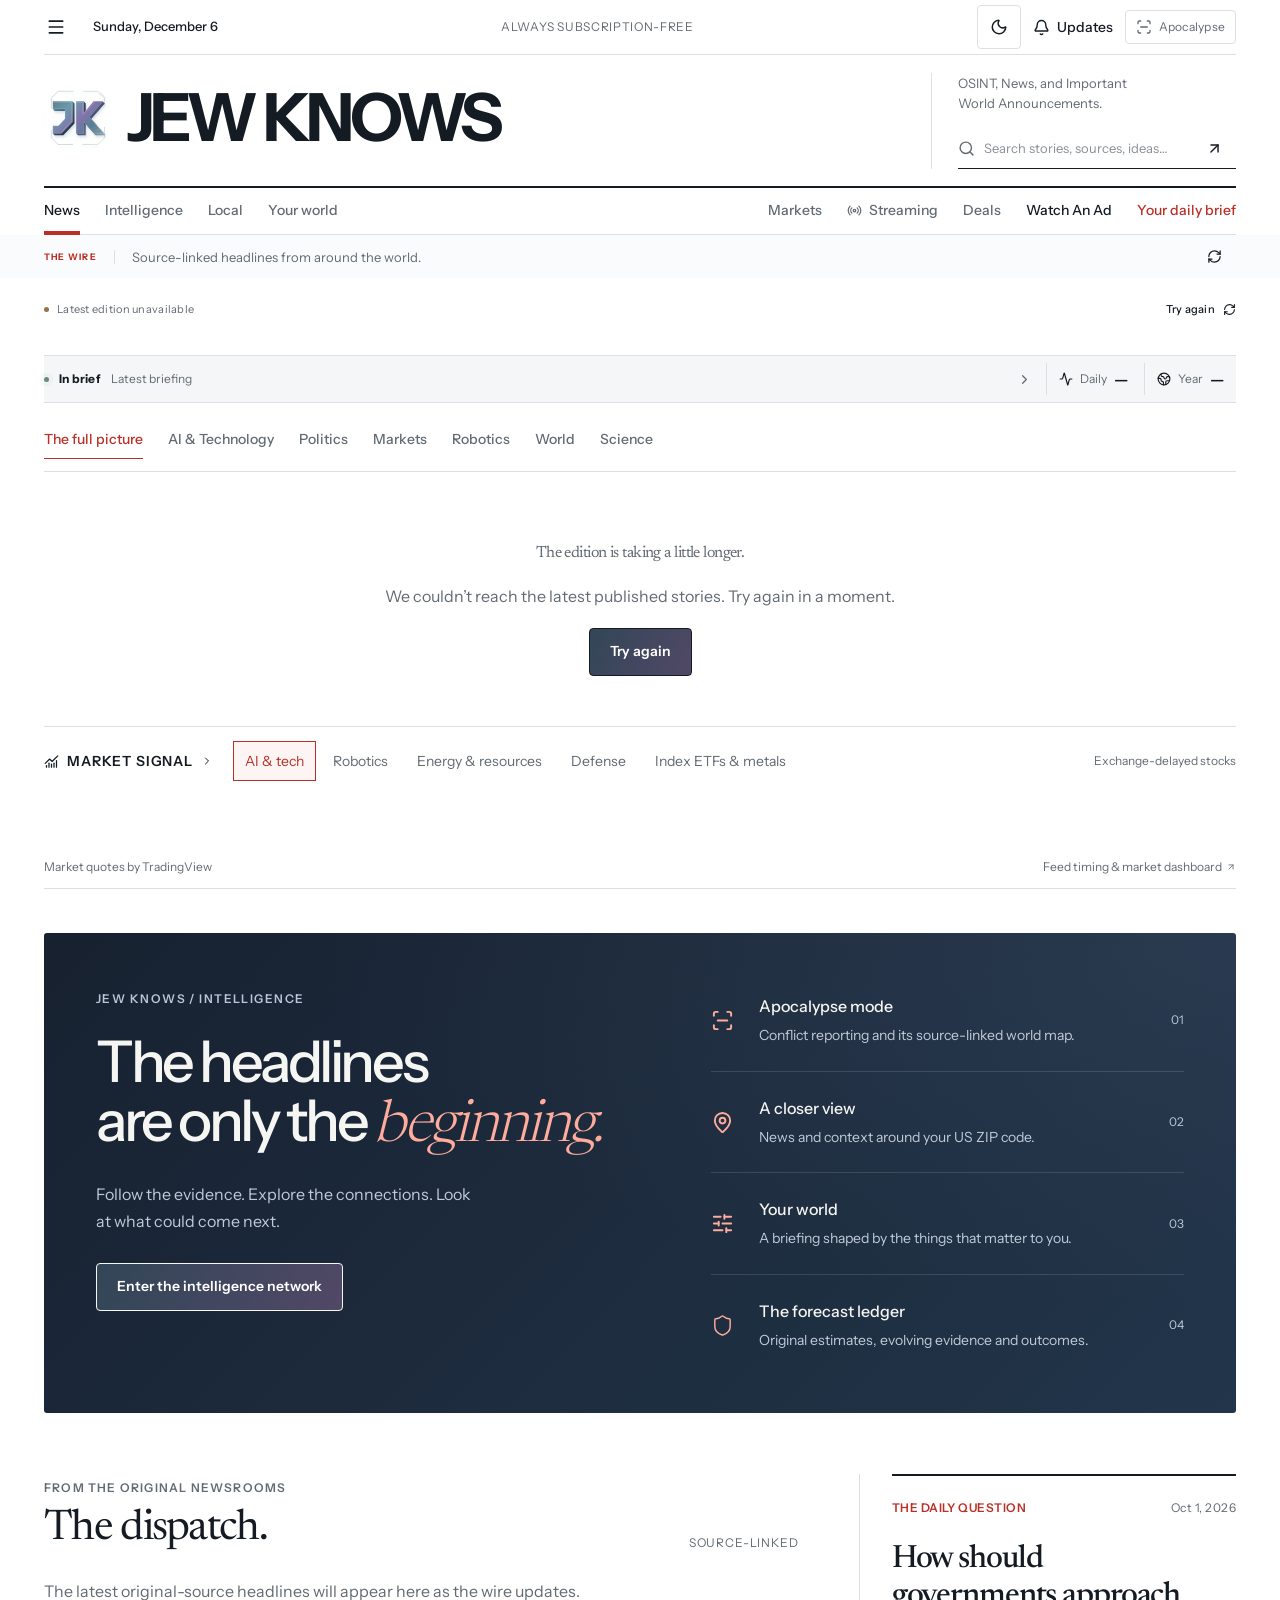
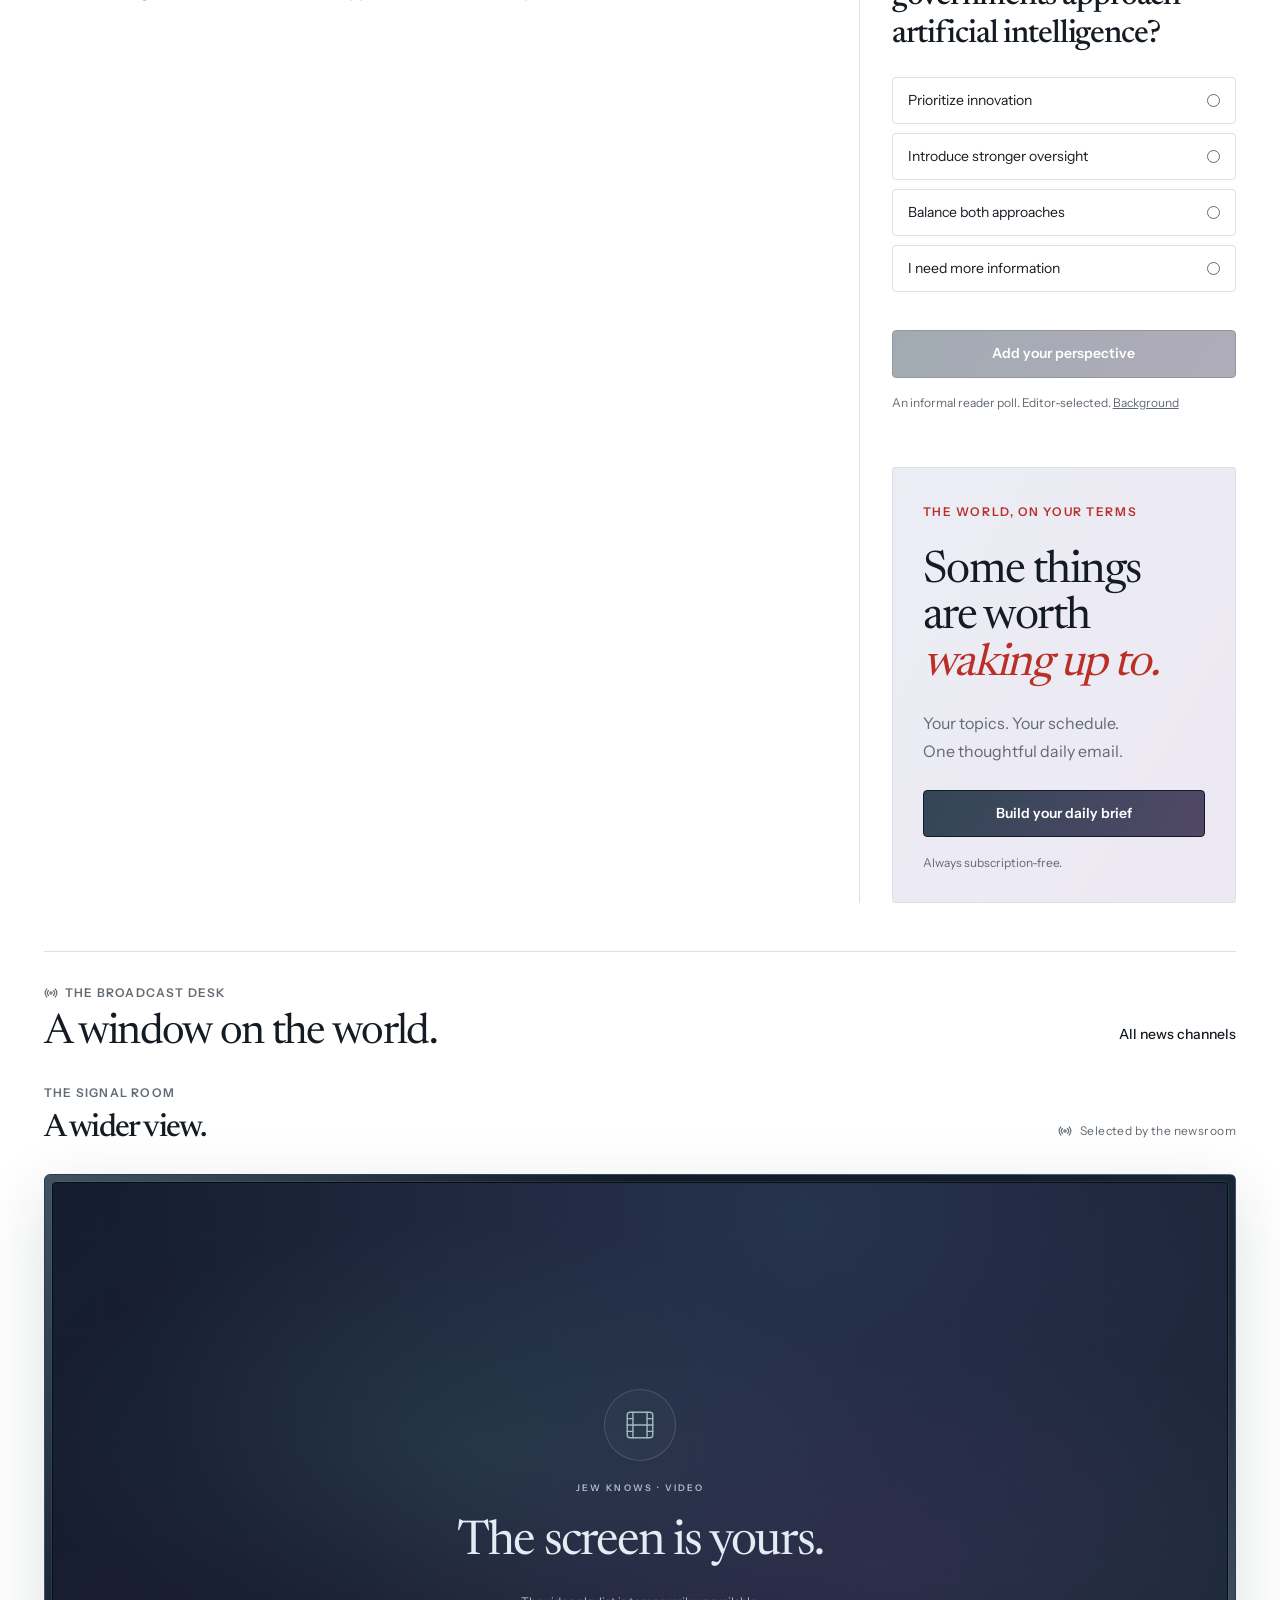
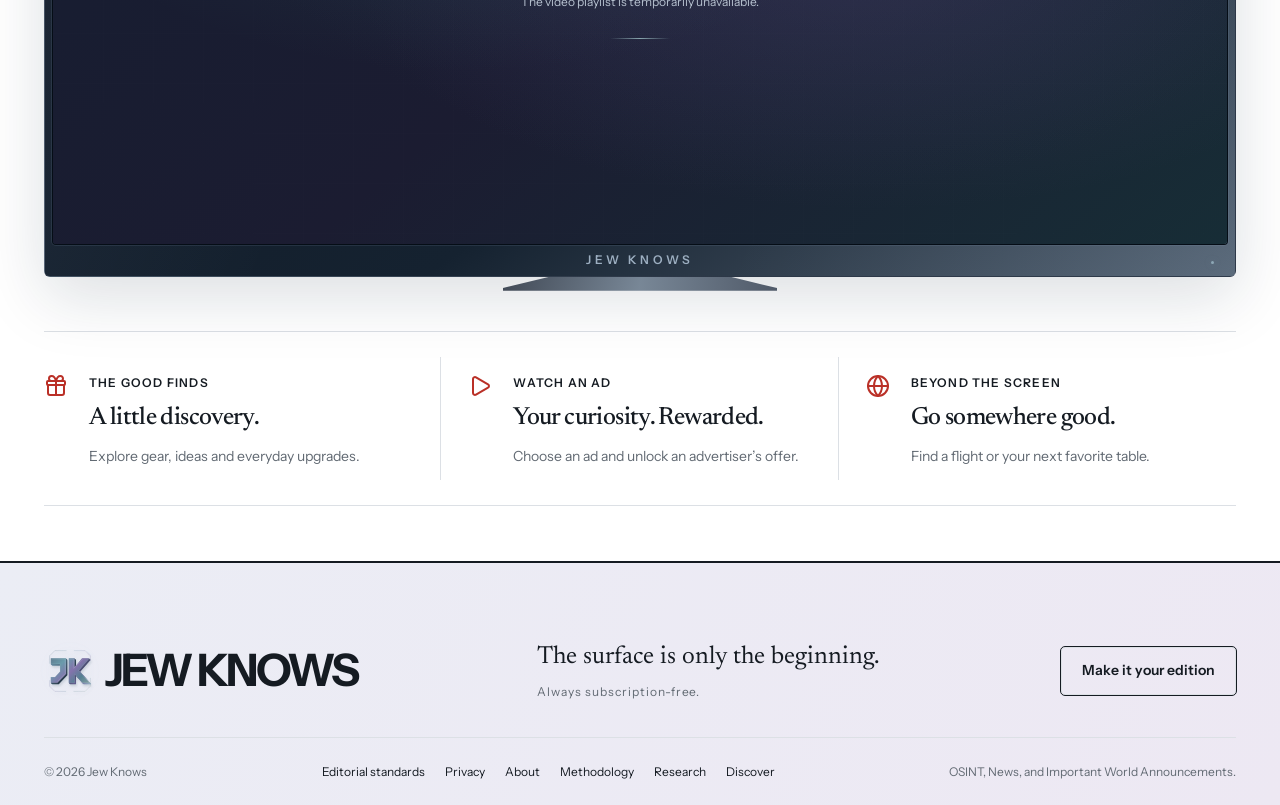
==== commit a3dc3440: "Publish Jew Knows public reader" ====
--- a/about/index.html
+++ b/about/index.html
@@ -1,4 +1,6 @@
 <!doctype html>
-<html lang="en" data-theme="light"><head><meta charset="UTF-8"/><meta name="viewport" content="width=device-width,initial-scale=1"/><title>Jew Knows — OSINT, News, and Important World Announcements.</title><meta name="description" content="Source-linked news, intelligence, streaming, and your personal daily brief. Always subscription-free."/><link rel="icon" href="/favicon.svg"/>  <script type="module" crossorigin src="/assets/index-COhfaQhy.js"></script>
-  <link rel="stylesheet" crossorigin href="/assets/index-B_jQ_o34.css">
-</head><body><div id="root"></div></body></html>
+<html lang="en" data-theme="light"><head><meta charset="UTF-8"/><meta name="viewport" content="width=device-width,initial-scale=1"/><title>Jew Knows — OSINT, News, and Important World Announcements.</title><meta name="description" content="Source-linked news, intelligence, streaming, and your personal daily brief. Always subscription-free."/><link rel="icon" href="/favicon.svg"/><style>
+.jk-boot-shell{min-height:100svh;box-sizing:border-box;display:flex;flex-direction:column;align-items:center;justify-content:center;padding:32px;color:#182327;background:#f6f7f5;font-family:system-ui,-apple-system,sans-serif;text-align:center}.jk-boot-wordmark{font-size:58px;letter-spacing:-.09em;font-weight:750;line-height:1}.jk-boot-shell h1{font-size:21px;font-weight:550;letter-spacing:-.04em;margin:18px 0 8px}.jk-boot-shell p{font-size:14px;color:#627073;margin:9px 0;line-height:1.6}.jk-boot-progress{width:min(210px,70vw);height:3px;background:#dce3df;border-radius:4px;overflow:hidden;margin:18px 0 20px}.jk-boot-progress::after{content:"";display:block;width:38%;height:100%;background:#297263;animation:jk-boot-loading 1.5s ease-in-out infinite;transform:translateX(-100%)}.jk-boot-shell .jk-boot-note{font-size:11px;letter-spacing:.02em;color:#89928f}.jk-boot-retry{border:0;background:#193b35;color:#fff;border-radius:999px;padding:12px 24px;font:inherit;cursor:pointer;margin:15px 0}.jk-boot-retry:focus-visible{outline:3px solid #63a88e;outline-offset:4px}@keyframes jk-boot-loading{to{transform:translateX(360%)}}@media(prefers-reduced-motion:reduce){.jk-boot-progress::after{animation:none;transform:none;width:100%;opacity:.65}}
+</style>  <script type="module" crossorigin src="/assets/index-WEfzGQNV.js"></script>
+  <link rel="stylesheet" crossorigin href="/assets/index-CKBRRL2W.css">
+</head><body><div id="root"><main class="jk-boot-shell" aria-busy="true"><div class="jk-boot-wordmark" aria-hidden="true">JK.</div><h1>Jew Knows</h1><p role="status">Opening the latest edition…</p><div class="jk-boot-progress" role="progressbar" aria-label="Loading the latest edition"></div><p class="jk-boot-note">OSINT. News. Always subscription-free.</p></main></div></body></html>
